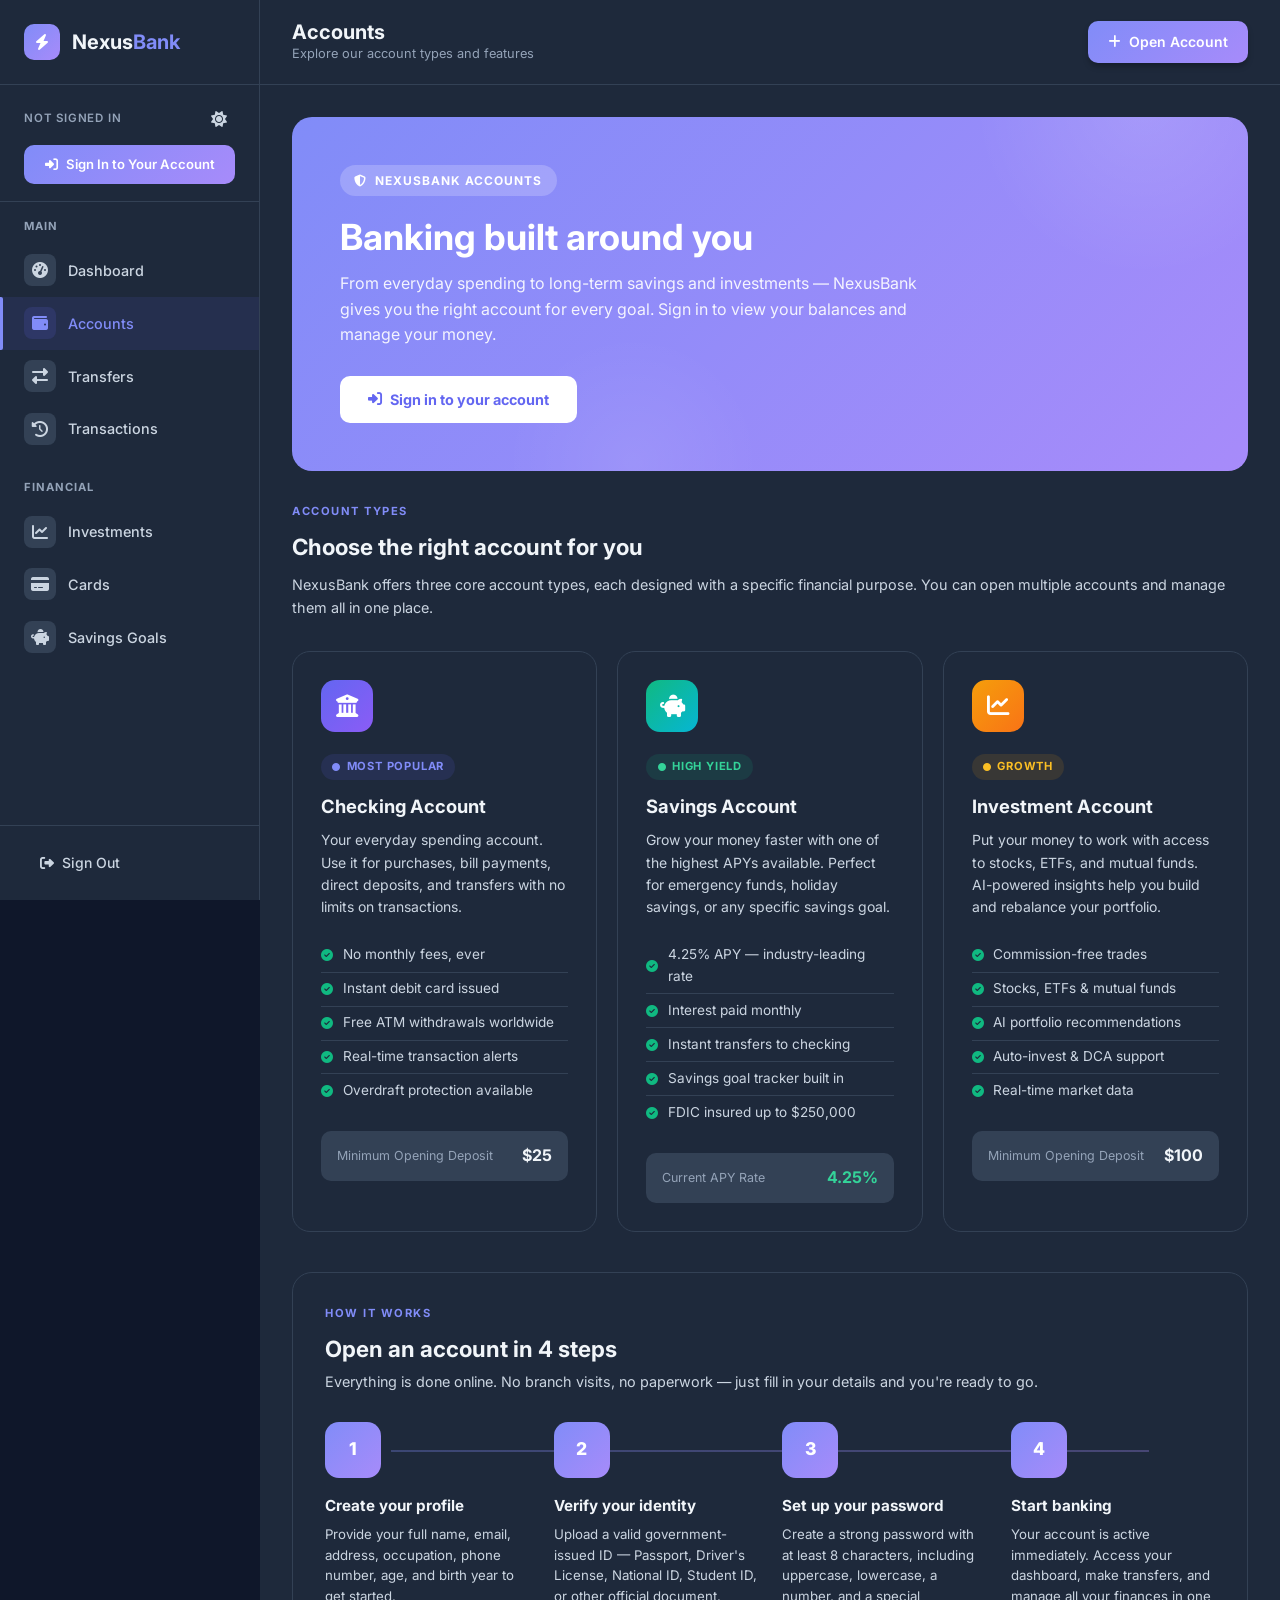
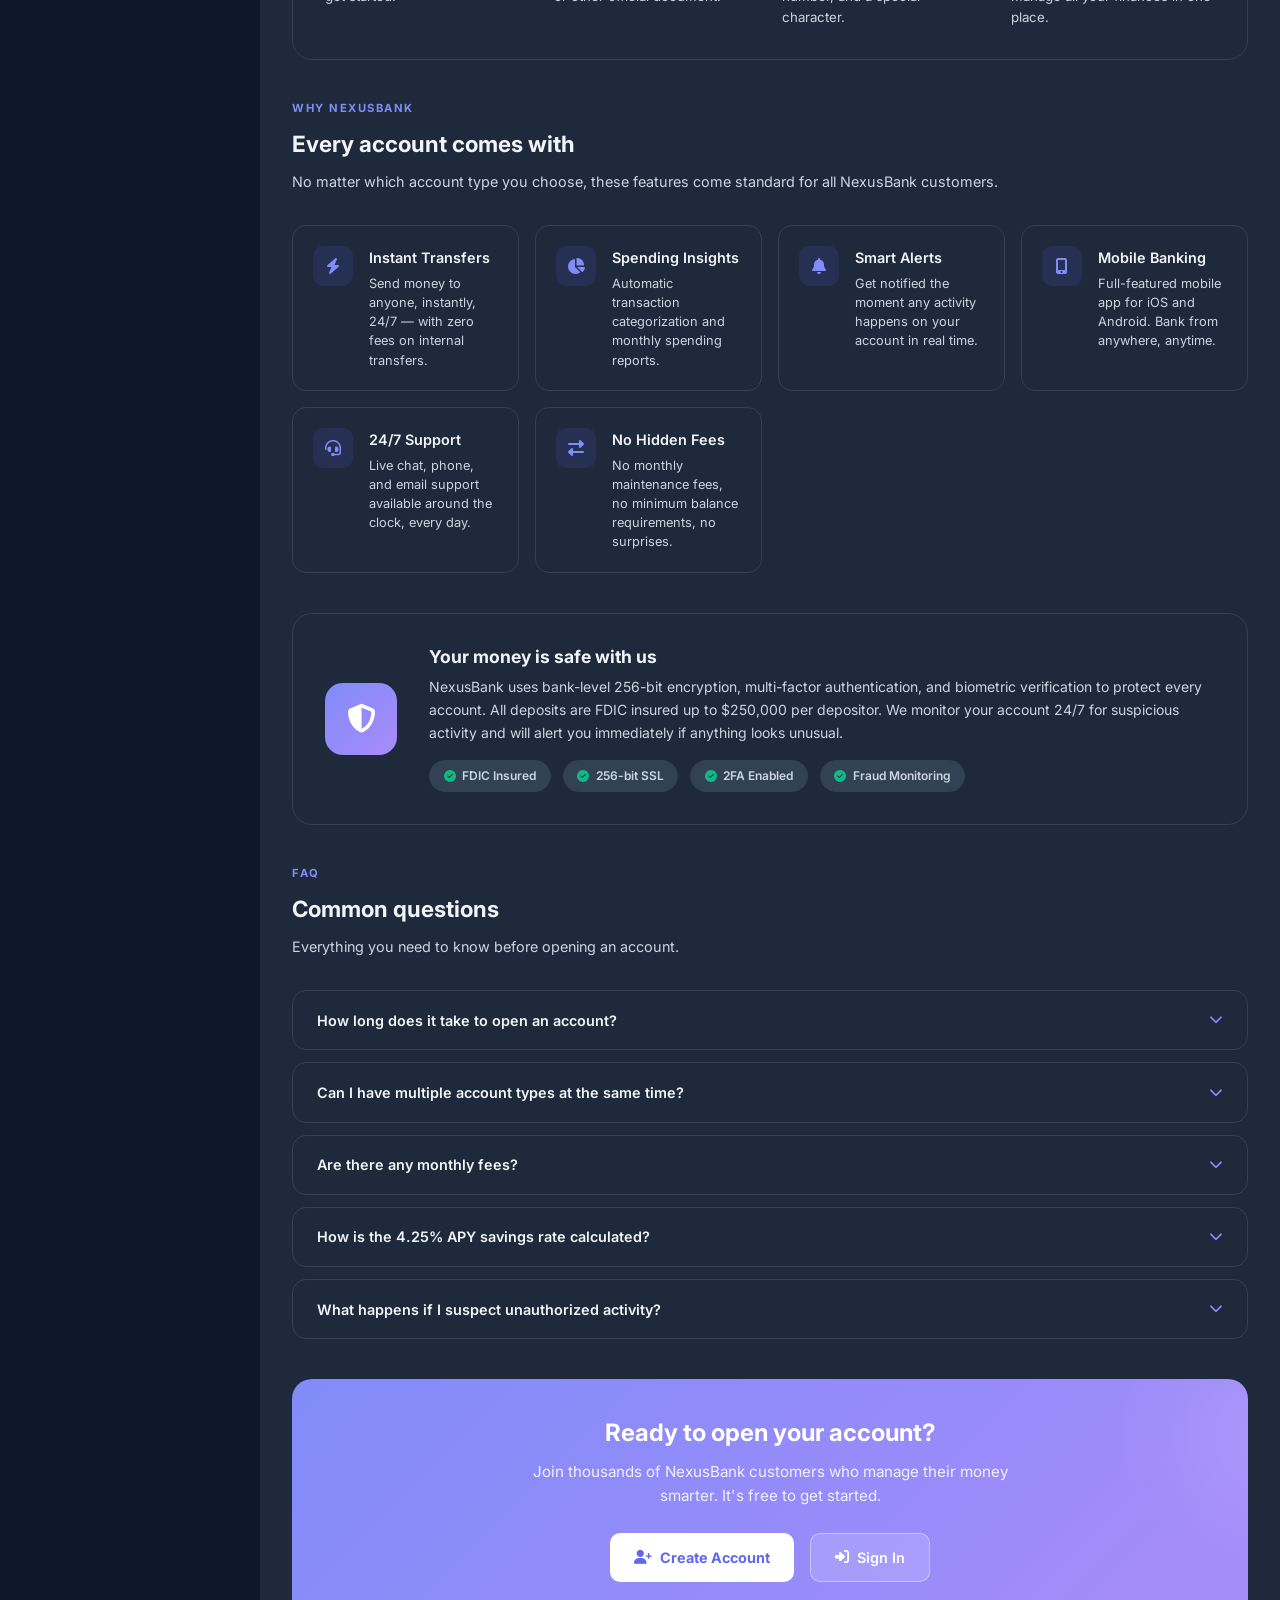
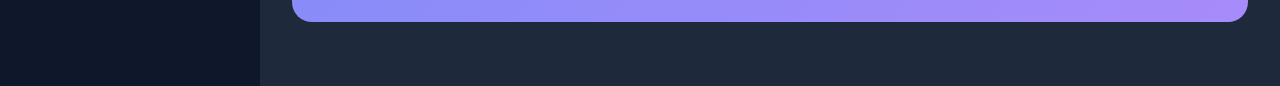
==== NexusBank2026/accounts.html @ 76d4d80f "Add files via upload" ====
<!DOCTYPE html>
<html lang="en" class="dark-theme">
<head>
    <meta charset="UTF-8">
    <meta name="viewport" content="width=device-width, initial-scale=1.0">
    <title>Accounts | NexusBank</title>
    <link rel="stylesheet" href="css/style.css">
    <link rel="stylesheet" href="css/components.css">
    <link rel="stylesheet" href="css/accounts.css">
    <link rel="stylesheet" href="https://cdnjs.cloudflare.com/ajax/libs/font-awesome/6.4.0/css/all.min.css">
    <link rel="preconnect" href="https://fonts.googleapis.com">
    <link rel="preconnect" href="https://fonts.gstatic.com" crossorigin>
    <link href="https://fonts.googleapis.com/css2?family=Inter:wght@300;400;500;600;700&display=swap" rel="stylesheet">
    <style>
        /* ── Page-level overrides ── */
        .app-container {
            display: flex;
            min-height: 100vh;
        }

        /* ════════════════════════════════
           SIDEBAR
        ════════════════════════════════ */
        .sidebar {
            width: 260px;
            background: var(--surface);
            border-right: 1px solid var(--border-light);
            display: flex;
            flex-direction: column;
            position: fixed;
            top: 0; left: 0; bottom: 0;
            z-index: 200;
            transition: transform 0.3s ease;
        }
        .sidebar-overlay {
            display: none;
            position: fixed; inset: 0;
            background: rgba(0,0,0,0.5);
            z-index: 199;
        }
        .sidebar-overlay.active { display: block; }
        @media (max-width: 768px) {
            .sidebar { transform: translateX(-100%); }
            .sidebar.active { transform: translateX(0); }
        }

        .sidebar-header {
            padding: 1.5rem;
            border-bottom: 1px solid var(--border-light);
        }
        .brand {
            display: flex; align-items: center; gap: 0.75rem;
            text-decoration: none; color: var(--text-primary);
            font-weight: 700; font-size: 1.25rem;
        }
        .brand-logo {
            width: 36px; height: 36px;
            background: linear-gradient(135deg, var(--primary), var(--secondary));
            border-radius: 10px;
            display: flex; align-items: center; justify-content: center;
            color: #fff; font-size: 1rem;
        }
        .brand-accent { color: var(--primary); }

        .sidebar-user {
            display: flex; align-items: center; gap: 0.75rem;
            padding: 1rem 1.5rem;
            border-bottom: 1px solid var(--border-light);
        }
        .user-avatar {
            width: 38px; height: 38px;
            background: linear-gradient(135deg, var(--primary), var(--secondary));
            border-radius: 50%;
            display: flex; align-items: center; justify-content: center;
            color: #fff; font-weight: 700; font-size: 0.8rem;
            flex-shrink: 0;
        }
        .user-info { flex: 1; min-width: 0; }
        .user-name { font-weight: 600; font-size: 0.9rem; white-space: nowrap; overflow: hidden; text-overflow: ellipsis; }
        .user-email { font-size: 0.75rem; color: var(--text-tertiary); white-space: nowrap; overflow: hidden; text-overflow: ellipsis; }

        .theme-toggle {
            background: none; border: none; cursor: pointer;
            color: var(--text-secondary); font-size: 1rem;
            width: 32px; height: 32px;
            display: flex; align-items: center; justify-content: center;
            border-radius: 8px; transition: background 0.2s;
        }
        .theme-toggle:hover { background: var(--surface-hover); color: var(--primary); }

        .sidebar-nav { flex: 1; overflow-y: auto; padding: 1rem 0; }
        .nav-section { margin-bottom: 1.5rem; }
        .nav-section-title {
            font-size: 0.7rem; font-weight: 700; text-transform: uppercase;
            letter-spacing: 1px; color: var(--text-tertiary);
            padding: 0 1.5rem 0.5rem;
        }
        .sidebar-nav .nav-item {
            display: flex; align-items: center; gap: 0.75rem;
            padding: 0.65rem 1.5rem;
            text-decoration: none; color: var(--text-secondary);
            font-weight: 500; font-size: 0.9rem;
            transition: all 0.2s; border-radius: 0;
            position: relative;
        }
        .sidebar-nav .nav-item:hover { background: var(--surface-hover); color: var(--text-primary); }
        .sidebar-nav .nav-item.active {
            background: rgba(99,102,241,0.1);
            color: var(--primary);
        }
        .sidebar-nav .nav-item.active::before {
            content: ''; position: absolute; left: 0; top: 0; bottom: 0;
            width: 3px; background: var(--primary); border-radius: 0 2px 2px 0;
        }
        .nav-item-icon {
            width: 32px; height: 32px;
            display: flex; align-items: center; justify-content: center;
            border-radius: 8px; font-size: 0.9rem;
            background: var(--surface-elevated);
            flex-shrink: 0; transition: background 0.2s;
        }
        .sidebar-nav .nav-item.active .nav-item-icon { background: rgba(99,102,241,0.15); }

        .sidebar-footer {
            padding: 1rem 1.5rem;
            border-top: 1px solid var(--border-light);
        }
        .btn-ghost {
            display: flex; align-items: center; gap: 0.5rem;
            background: none; border: none; cursor: pointer;
            color: var(--text-secondary); font-size: 0.875rem;
            font-weight: 500; padding: 0.6rem 1rem;
            border-radius: 8px; text-decoration: none;
            transition: all 0.2s; width: 100%;
        }
        .btn-ghost:hover { background: var(--surface-hover); color: var(--error); }
        .btn-block { width: 100%; }

        /* ════════════════════════════════
           MAIN CONTENT
        ════════════════════════════════ */
        .main-content {
            flex: 1;
            margin-left: 260px;
            min-height: 100vh;
            background: var(--bg-secondary);
            display: flex; flex-direction: column;
        }
        @media (max-width: 768px) { .main-content { margin-left: 0; } }

        .main-header {
            background: var(--surface);
            border-bottom: 1px solid var(--border-light);
            padding: 1.25rem 2rem;
            display: flex; align-items: center; gap: 1rem;
            position: sticky; top: 0; z-index: 100;
        }
        .mobile-menu-btn {
            display: none; background: none; border: none;
            cursor: pointer; color: var(--text-secondary); font-size: 1.25rem;
            width: 40px; height: 40px;
            align-items: center; justify-content: center; border-radius: 8px;
        }
        @media (max-width: 768px) { .mobile-menu-btn { display: flex; } }

        .header-title { flex: 1; }
        .header-title h1 { font-size: 1.25rem; font-weight: 700; margin: 0; }
        .header-title p { font-size: 0.8rem; color: var(--text-tertiary); margin: 0; }

        .header-actions { display: flex; align-items: center; gap: 0.75rem; }
        .btn-primary {
            display: inline-flex; align-items: center; gap: 0.5rem;
            background: linear-gradient(135deg, var(--primary), var(--secondary));
            color: #fff; border: none; cursor: pointer;
            padding: 0.6rem 1.25rem; border-radius: 10px;
            font-weight: 600; font-size: 0.875rem; text-decoration: none;
            transition: all 0.2s;
        }
        .btn-primary:hover { transform: translateY(-1px); box-shadow: 0 6px 20px rgba(99,102,241,0.35); }

        /* ════════════════════════════════
           PAGE CONTENT STYLES
        ════════════════════════════════ */
        .page-body { padding: 2rem; max-width: 1100px; }

        /* Hero Banner */
        .accounts-hero {
            background: linear-gradient(135deg, var(--primary), var(--secondary));
            border-radius: 20px;
            padding: 3rem;
            color: #fff;
            position: relative;
            overflow: hidden;
            margin-bottom: 2rem;
        }
        .accounts-hero::before {
            content: '';
            position: absolute; top: -60%; right: -10%;
            width: 400px; height: 400px;
            background: radial-gradient(circle, rgba(255,255,255,0.12) 0%, transparent 60%);
            border-radius: 50%;
        }
        .accounts-hero::after {
            content: '';
            position: absolute; bottom: -40%; left: 20%;
            width: 300px; height: 300px;
            background: radial-gradient(circle, rgba(255,255,255,0.07) 0%, transparent 60%);
            border-radius: 50%;
        }
        .hero-inner { position: relative; z-index: 1; max-width: 600px; }
        .hero-label {
            display: inline-flex; align-items: center; gap: 0.5rem;
            background: rgba(255,255,255,0.2);
            padding: 0.35rem 0.9rem; border-radius: 100px;
            font-size: 0.75rem; font-weight: 700; text-transform: uppercase;
            letter-spacing: 1px; margin-bottom: 1.25rem;
        }
        .accounts-hero h2 {
            font-size: clamp(1.6rem, 3vw, 2.25rem);
            font-weight: 700; margin-bottom: 0.75rem; line-height: 1.2;
        }
        .accounts-hero p {
            opacity: 0.9; font-size: 1rem; line-height: 1.6; margin-bottom: 1.75rem;
        }
        .hero-cta {
            display: inline-flex; align-items: center; gap: 0.5rem;
            background: #fff; color: var(--primary-dark);
            padding: 0.75rem 1.75rem; border-radius: 10px;
            font-weight: 700; font-size: 0.9rem; text-decoration: none;
            transition: all 0.2s; border: none; cursor: pointer;
        }
        .hero-cta:hover { transform: translateY(-2px); box-shadow: 0 8px 24px rgba(0,0,0,0.25); }

        /* Section Title */
        .section-label {
            font-size: 0.7rem; font-weight: 700; text-transform: uppercase;
            letter-spacing: 1.5px; color: var(--primary); margin-bottom: 0.5rem;
        }
        .section-heading {
            font-size: 1.4rem; font-weight: 700; margin-bottom: 0.5rem;
            color: var(--text-primary);
        }
        .section-sub {
            font-size: 0.9rem; color: var(--text-secondary); margin-bottom: 2rem;
            line-height: 1.6;
        }

        /* Account Type Cards */
        .account-types-grid {
            display: grid;
            grid-template-columns: repeat(auto-fit, minmax(280px, 1fr));
            gap: 1.25rem;
            margin-bottom: 2.5rem;
        }
        .account-type-card {
            background: var(--surface);
            border: 1px solid var(--border-light);
            border-radius: 18px;
            padding: 1.75rem;
            transition: all 0.25s ease;
            position: relative;
            overflow: hidden;
        }
        .account-type-card::before {
            content: '';
            position: absolute; top: 0; left: 0; right: 0;
            height: 3px;
            opacity: 0;
            transition: opacity 0.25s ease;
        }
        .account-type-card.checking::before { background: linear-gradient(90deg, #6366f1, #8b5cf6); }
        .account-type-card.savings::before  { background: linear-gradient(90deg, #10b981, #06b6d4); }
        .account-type-card.investment::before { background: linear-gradient(90deg, #f59e0b, #f97316); }

        .account-type-card:hover {
            transform: translateY(-6px);
            box-shadow: 0 20px 40px -12px rgba(0,0,0,0.2);
            border-color: transparent;
        }
        .account-type-card:hover::before { opacity: 1; }

        .atc-icon {
            width: 52px; height: 52px; border-radius: 14px;
            display: flex; align-items: center; justify-content: center;
            font-size: 1.4rem; color: #fff; margin-bottom: 1.25rem;
        }
        .atc-icon.checking   { background: linear-gradient(135deg, #6366f1, #8b5cf6); }
        .atc-icon.savings    { background: linear-gradient(135deg, #10b981, #06b6d4); }
        .atc-icon.investment { background: linear-gradient(135deg, #f59e0b, #f97316); }

        .atc-badge {
            display: inline-flex; align-items: center; gap: 0.35rem;
            font-size: 0.7rem; font-weight: 700; text-transform: uppercase;
            letter-spacing: 0.8px; padding: 0.25rem 0.7rem;
            border-radius: 100px; margin-bottom: 0.75rem;
        }
        .atc-badge.checking   { background: rgba(99,102,241,0.12); color: #818cf8; }
        .atc-badge.savings    { background: rgba(16,185,129,0.12); color: #34d399; }
        .atc-badge.investment { background: rgba(245,158,11,0.12); color: #fbbf24; }

        .atc-name { font-size: 1.15rem; font-weight: 700; margin-bottom: 0.5rem; }
        .atc-desc { font-size: 0.875rem; color: var(--text-secondary); line-height: 1.6; margin-bottom: 1.25rem; }

        .atc-features { list-style: none; padding: 0; margin: 0 0 1.5rem; }
        .atc-features li {
            display: flex; align-items: center; gap: 0.6rem;
            font-size: 0.85rem; color: var(--text-secondary);
            padding: 0.35rem 0;
            border-bottom: 1px solid var(--border-light);
        }
        .atc-features li:last-child { border-bottom: none; }
        .atc-features li i { color: var(--success); font-size: 0.75rem; flex-shrink: 0; }

        .atc-highlight {
            background: var(--surface-elevated);
            border-radius: 10px;
            padding: 0.75rem 1rem;
            display: flex; justify-content: space-between; align-items: center;
        }
        .atc-highlight-label { font-size: 0.78rem; color: var(--text-tertiary); }
        .atc-highlight-value { font-size: 1rem; font-weight: 700; color: var(--text-primary); }

        /* How It Works */
        .how-it-works {
            background: var(--surface);
            border: 1px solid var(--border-light);
            border-radius: 20px;
            padding: 2rem;
            margin-bottom: 2.5rem;
        }
        .steps-grid {
            display: grid;
            grid-template-columns: repeat(auto-fit, minmax(200px, 1fr));
            gap: 1.5rem;
            position: relative;
        }
        .steps-grid::before {
            content: '';
            position: absolute;
            top: 28px; left: calc(50px + 1rem); right: calc(50px + 1rem);
            height: 2px;
            background: linear-gradient(90deg, var(--primary), var(--secondary));
            opacity: 0.3;
        }
        @media (max-width: 768px) { .steps-grid::before { display: none; } }

        .step { display: flex; flex-direction: column; align-items: flex-start; }
        .step-number {
            width: 56px; height: 56px;
            background: linear-gradient(135deg, var(--primary), var(--secondary));
            color: #fff; font-weight: 800; font-size: 1.1rem;
            border-radius: 14px;
            display: flex; align-items: center; justify-content: center;
            margin-bottom: 1rem; flex-shrink: 0; position: relative; z-index: 1;
        }
        .step-title { font-weight: 700; font-size: 0.95rem; margin-bottom: 0.4rem; }
        .step-desc { font-size: 0.83rem; color: var(--text-secondary); line-height: 1.55; }

        /* Features / Benefits */
        .benefits-grid {
            display: grid;
            grid-template-columns: repeat(auto-fit, minmax(220px, 1fr));
            gap: 1rem;
            margin-bottom: 2.5rem;
        }
        .benefit-card {
            background: var(--surface);
            border: 1px solid var(--border-light);
            border-radius: 14px;
            padding: 1.25rem;
            display: flex; gap: 1rem; align-items: flex-start;
            transition: all 0.2s;
        }
        .benefit-card:hover { border-color: var(--primary); transform: translateY(-3px); box-shadow: var(--shadow-md); }
        .benefit-icon {
            width: 40px; height: 40px; flex-shrink: 0;
            border-radius: 10px; background: rgba(99,102,241,0.12);
            display: flex; align-items: center; justify-content: center;
            color: var(--primary); font-size: 1rem;
        }
        .benefit-title { font-weight: 600; font-size: 0.9rem; margin-bottom: 0.3rem; }
        .benefit-desc { font-size: 0.8rem; color: var(--text-secondary); line-height: 1.5; }

        /* Security Section */
        .security-section {
            background: var(--surface);
            border: 1px solid var(--border-light);
            border-radius: 20px;
            padding: 2rem;
            margin-bottom: 2.5rem;
            display: flex; gap: 2rem; align-items: center; flex-wrap: wrap;
        }
        .security-icon-wrap {
            width: 72px; height: 72px; flex-shrink: 0;
            background: linear-gradient(135deg, var(--primary), var(--secondary));
            border-radius: 18px;
            display: flex; align-items: center; justify-content: center;
            font-size: 1.8rem; color: #fff;
        }
        .security-content { flex: 1; min-width: 220px; }
        .security-content h3 { font-size: 1.1rem; font-weight: 700; margin-bottom: 0.5rem; }
        .security-content p { font-size: 0.875rem; color: var(--text-secondary); line-height: 1.65; }
        .security-badges { display: flex; gap: 0.75rem; flex-wrap: wrap; margin-top: 1rem; }
        .sec-badge {
            display: inline-flex; align-items: center; gap: 0.4rem;
            background: var(--surface-elevated); border: 1px solid var(--border-light);
            padding: 0.35rem 0.85rem; border-radius: 100px;
            font-size: 0.75rem; font-weight: 600; color: var(--text-secondary);
        }
        .sec-badge i { color: var(--success); }

        /* FAQ Accordion */
        .faq-section { margin-bottom: 2.5rem; }
        .faq-list { display: flex; flex-direction: column; gap: 0.75rem; }
        .faq-item {
            background: var(--surface);
            border: 1px solid var(--border-light);
            border-radius: 14px;
            overflow: hidden;
        }
        .faq-question {
            display: flex; justify-content: space-between; align-items: center;
            padding: 1.1rem 1.5rem;
            cursor: pointer; font-weight: 600; font-size: 0.9rem;
            transition: background 0.2s; user-select: none;
        }
        .faq-question:hover { background: var(--surface-hover); }
        .faq-question i { color: var(--primary); transition: transform 0.3s; font-size: 0.85rem; flex-shrink: 0; }
        .faq-item.open .faq-question i { transform: rotate(180deg); }
        .faq-answer {
            max-height: 0; overflow: hidden;
            transition: max-height 0.35s ease, padding 0.2s ease;
            font-size: 0.875rem; color: var(--text-secondary);
            line-height: 1.7; padding: 0 1.5rem;
        }
        .faq-item.open .faq-answer { max-height: 200px; padding: 0 1.5rem 1.25rem; }

        /* CTA Bottom */
        .cta-bottom {
            background: linear-gradient(135deg, var(--primary), var(--secondary));
            border-radius: 20px;
            padding: 2.5rem;
            color: #fff; text-align: center;
            position: relative; overflow: hidden;
            margin-bottom: 2rem;
        }
        .cta-bottom::before {
            content: '';
            position: absolute; top: -50%; right: -20%;
            width: 350px; height: 350px;
            background: radial-gradient(circle, rgba(255,255,255,0.1) 0%, transparent 60%);
            border-radius: 50%;
        }
        .cta-bottom-inner { position: relative; z-index: 1; max-width: 500px; margin: 0 auto; }
        .cta-bottom h3 { font-size: 1.5rem; font-weight: 700; margin-bottom: 0.75rem; }
        .cta-bottom p { opacity: 0.88; font-size: 0.95rem; line-height: 1.6; margin-bottom: 1.5rem; }
        .cta-btn-group { display: flex; gap: 1rem; justify-content: center; flex-wrap: wrap; }
        .cta-btn-white {
            display: inline-flex; align-items: center; gap: 0.5rem;
            background: #fff; color: var(--primary-dark);
            padding: 0.75rem 1.5rem; border-radius: 10px;
            font-weight: 700; font-size: 0.9rem; text-decoration: none;
            transition: all 0.2s;
        }
        .cta-btn-white:hover { transform: translateY(-2px); box-shadow: 0 8px 24px rgba(0,0,0,0.2); }
        .cta-btn-outline {
            display: inline-flex; align-items: center; gap: 0.5rem;
            background: rgba(255,255,255,0.15); color: #fff;
            border: 1px solid rgba(255,255,255,0.4);
            padding: 0.75rem 1.5rem; border-radius: 10px;
            font-weight: 600; font-size: 0.9rem; text-decoration: none;
            transition: all 0.2s;
        }
        .cta-btn-outline:hover { background: rgba(255,255,255,0.25); }

        /* Modal */
        .modal {
            display: none; position: fixed; inset: 0;
            background: rgba(0,0,0,0.6); z-index: 500;
            align-items: center; justify-content: center; padding: 1rem;
        }
        .modal.active { display: flex; }
        .modal-content {
            background: var(--surface); border-radius: 20px;
            padding: 2rem; width: 100%; max-width: 500px;
            max-height: 90vh; overflow-y: auto;
            border: 1px solid var(--border-light);
        }
        .modal-header {
            display: flex; justify-content: space-between; align-items: center;
            margin-bottom: 1.5rem;
        }
        .modal-title { font-size: 1.25rem; font-weight: 700; }
        .modal-close {
            background: none; border: none; cursor: pointer;
            color: var(--text-secondary); font-size: 1.2rem;
            width: 36px; height: 36px; border-radius: 8px;
            display: flex; align-items: center; justify-content: center;
            transition: all 0.2s;
        }
        .modal-close:hover { background: var(--surface-hover); color: var(--error); }

        .form-group { margin-bottom: 1.25rem; }
        .form-label { display: block; font-weight: 600; font-size: 0.875rem; margin-bottom: 0.5rem; }
        .form-control {
            width: 100%; padding: 0.7rem 1rem;
            background: var(--surface-elevated); border: 1px solid var(--border-input);
            border-radius: 10px; color: var(--text-primary);
            font-size: 0.9rem; transition: border-color 0.2s;
            font-family: inherit;
        }
        .form-control:focus { outline: none; border-color: var(--primary); }
        .form-hint { display: block; margin-top: 0.4rem; font-size: 0.75rem; color: var(--text-tertiary); }

        .account-type-options {
            display: grid; grid-template-columns: repeat(3, 1fr); gap: 0.75rem;
        }
        .account-option { cursor: pointer; }
        .account-option input { display: none; }
        .account-option input:checked + .option-content {
            border-color: var(--primary);
            background: rgba(99,102,241,0.08);
        }
        .option-content {
            background: var(--surface-elevated); border: 2px solid var(--border-light);
            border-radius: 12px; padding: 1rem 0.75rem;
            text-align: center; transition: all 0.2s;
        }
        .option-content:hover { border-color: var(--primary); }
        .option-content i { font-size: 1.5rem; color: var(--primary); margin-bottom: 0.5rem; display: block; }
        .option-content span { display: block; font-weight: 600; font-size: 0.8rem; margin-bottom: 0.25rem; }
        .option-content small { font-size: 0.7rem; color: var(--text-tertiary); line-height: 1.3; display: block; }

        .checkbox { display: flex; align-items: flex-start; gap: 0.6rem; cursor: pointer; }
        .checkbox input { width: 16px; height: 16px; margin-top: 2px; cursor: pointer; }
        .checkbox-label { font-size: 0.83rem; color: var(--text-secondary); line-height: 1.5; }
    </style>
</head>
<body class="dark-theme">
    <!-- Prevent flash of light theme -->
    <script>
        (function() {
            const saved = localStorage.getItem('theme');
            const isDark = saved ? saved === 'dark' : true;
            if (isDark) {
                document.documentElement.classList.add('dark-theme');
                document.body.classList.add('dark-theme');
            } else {
                document.documentElement.classList.remove('dark-theme');
                document.body.classList.remove('dark-theme');
            }
        })();
    </script>
    <div class="sidebar-overlay" id="sidebarOverlay"></div>

    <div class="app-container">
        <!-- Sidebar -->
        <aside class="sidebar" id="sidebar">
            <div class="sidebar-header">
                <a href="index.html" class="brand">
                    <div class="brand-logo"><i class="fas fa-bolt"></i></div>
                    <span class="brand-name">Nexus<span class="brand-accent">Bank</span></span>
                </a>
            </div>

            <div class="sidebar-user" style="flex-direction:column;align-items:flex-start;gap:0.65rem;padding:1.1rem 1.5rem;">
                <div style="display:flex;align-items:center;justify-content:space-between;width:100%">
                    <span style="font-size:0.72rem;color:var(--text-tertiary);font-weight:600;text-transform:uppercase;letter-spacing:0.8px;">Not signed in</span>
                    <button class="theme-toggle" id="sidebarThemeToggle"><i class="fas fa-moon"></i></button>
                </div>
                <a href="login.html" style="display:flex;align-items:center;gap:0.5rem;background:linear-gradient(135deg,var(--primary),var(--secondary));color:#fff;padding:0.55rem 1rem;border-radius:10px;text-decoration:none;font-weight:600;font-size:0.82rem;width:100%;justify-content:center;transition:opacity 0.2s;" onmouseover="this.style.opacity='0.88'" onmouseout="this.style.opacity='1'">
                    <i class="fas fa-sign-in-alt"></i> Sign In to Your Account
                </a>
            </div>

            <nav class="sidebar-nav">
                <div class="nav-section">
                    <div class="nav-section-title">Main</div>
                    <a href="dashboard.html" class="nav-item">
                        <div class="nav-item-icon"><i class="fas fa-tachometer-alt"></i></div>
                        <span>Dashboard</span>
                    </a>
                    <a href="accounts.html" class="nav-item active">
                        <div class="nav-item-icon"><i class="fas fa-wallet"></i></div>
                        <span>Accounts</span>
                    </a>
                    <a href="transfer.html" class="nav-item">
                        <div class="nav-item-icon"><i class="fas fa-exchange-alt"></i></div>
                        <span>Transfers</span>
                    </a>
                    <a href="transactions.html" class="nav-item">
                        <div class="nav-item-icon"><i class="fas fa-history"></i></div>
                        <span>Transactions</span>
                    </a>
                </div>
                <div class="nav-section">
                    <div class="nav-section-title">Financial</div>
                    <a href="investments.html" class="nav-item">
                        <div class="nav-item-icon"><i class="fas fa-chart-line"></i></div>
                        <span>Investments</span>
                    </a>
                    <a href="cards.html" class="nav-item">
                        <div class="nav-item-icon"><i class="fas fa-credit-card"></i></div>
                        <span>Cards</span>
                    </a>
                    <a href="#" class="nav-item">
                        <div class="nav-item-icon"><i class="fas fa-piggy-bank"></i></div>
                        <span>Savings Goals</span>
                    </a>
                </div>
            </nav>

            <div class="sidebar-footer">
                <a href="index.html" class="btn-ghost">
                    <i class="fas fa-sign-out-alt"></i>
                    <span>Sign Out</span>
                </a>
            </div>
        </aside>

        <!-- Main Content -->
        <main class="main-content">
            <header class="main-header">
                <button class="mobile-menu-btn" id="mobileMenuBtn">
                    <i class="fas fa-bars"></i>
                </button>
                <div class="header-title">
                    <h1>Accounts</h1>
                    <p>Explore our account types and features</p>
                </div>
                <div class="header-actions">
                    <a href="login.html" class="btn-primary">
                        <i class="fas fa-plus"></i>
                        <span>Open Account</span>
                    </a>
                </div>
            </header>

            <div class="page-body">

                <!-- Hero Banner -->
                <div class="accounts-hero">
                    <div class="hero-inner">
                        <div class="hero-label">
                            <i class="fas fa-shield-alt"></i>
                            NexusBank Accounts
                        </div>
                        <h2>Banking built around you</h2>
                        <p>From everyday spending to long-term savings and investments — NexusBank gives you the right account for every goal. Sign in to view your balances and manage your money.</p>
                        <a href="login.html" class="hero-cta">
                            <i class="fas fa-sign-in-alt"></i>
                            Sign in to your account
                        </a>
                    </div>
                </div>

                <!-- Account Types -->
                <div class="section-label">Account Types</div>
                <div class="section-heading">Choose the right account for you</div>
                <p class="section-sub">NexusBank offers three core account types, each designed with a specific financial purpose. You can open multiple accounts and manage them all in one place.</p>

                <div class="account-types-grid">
                    <!-- Checking -->
                    <div class="account-type-card checking">
                        <div class="atc-icon checking"><i class="fas fa-university"></i></div>
                        <div class="atc-badge checking"><i class="fas fa-circle" style="font-size:0.5rem"></i> Most Popular</div>
                        <div class="atc-name">Checking Account</div>
                        <div class="atc-desc">Your everyday spending account. Use it for purchases, bill payments, direct deposits, and transfers with no limits on transactions.</div>
                        <ul class="atc-features">
                            <li><i class="fas fa-check-circle"></i> No monthly fees, ever</li>
                            <li><i class="fas fa-check-circle"></i> Instant debit card issued</li>
                            <li><i class="fas fa-check-circle"></i> Free ATM withdrawals worldwide</li>
                            <li><i class="fas fa-check-circle"></i> Real-time transaction alerts</li>
                            <li><i class="fas fa-check-circle"></i> Overdraft protection available</li>
                        </ul>
                        <div class="atc-highlight">
                            <span class="atc-highlight-label">Minimum Opening Deposit</span>
                            <span class="atc-highlight-value">$25</span>
                        </div>
                    </div>

                    <!-- Savings -->
                    <div class="account-type-card savings">
                        <div class="atc-icon savings"><i class="fas fa-piggy-bank"></i></div>
                        <div class="atc-badge savings"><i class="fas fa-circle" style="font-size:0.5rem"></i> High Yield</div>
                        <div class="atc-name">Savings Account</div>
                        <div class="atc-desc">Grow your money faster with one of the highest APYs available. Perfect for emergency funds, holiday savings, or any specific savings goal.</div>
                        <ul class="atc-features">
                            <li><i class="fas fa-check-circle"></i> 4.25% APY — industry-leading rate</li>
                            <li><i class="fas fa-check-circle"></i> Interest paid monthly</li>
                            <li><i class="fas fa-check-circle"></i> Instant transfers to checking</li>
                            <li><i class="fas fa-check-circle"></i> Savings goal tracker built in</li>
                            <li><i class="fas fa-check-circle"></i> FDIC insured up to $250,000</li>
                        </ul>
                        <div class="atc-highlight">
                            <span class="atc-highlight-label">Current APY Rate</span>
                            <span class="atc-highlight-value" style="color: #34d399;">4.25%</span>
                        </div>
                    </div>

                    <!-- Investment -->
                    <div class="account-type-card investment">
                        <div class="atc-icon investment"><i class="fas fa-chart-line"></i></div>
                        <div class="atc-badge investment"><i class="fas fa-circle" style="font-size:0.5rem"></i> Growth</div>
                        <div class="atc-name">Investment Account</div>
                        <div class="atc-desc">Put your money to work with access to stocks, ETFs, and mutual funds. AI-powered insights help you build and rebalance your portfolio.</div>
                        <ul class="atc-features">
                            <li><i class="fas fa-check-circle"></i> Commission-free trades</li>
                            <li><i class="fas fa-check-circle"></i> Stocks, ETFs & mutual funds</li>
                            <li><i class="fas fa-check-circle"></i> AI portfolio recommendations</li>
                            <li><i class="fas fa-check-circle"></i> Auto-invest & DCA support</li>
                            <li><i class="fas fa-check-circle"></i> Real-time market data</li>
                        </ul>
                        <div class="atc-highlight">
                            <span class="atc-highlight-label">Minimum Opening Deposit</span>
                            <span class="atc-highlight-value">$100</span>
                        </div>
                    </div>
                </div>

                <!-- How It Works -->
                <div class="how-it-works">
                    <div class="section-label" style="margin-bottom:0.5rem">How It Works</div>
                    <div class="section-heading" style="margin-bottom:0.25rem">Open an account in 4 steps</div>
                    <p class="section-sub" style="margin-bottom:1.75rem">Everything is done online. No branch visits, no paperwork — just fill in your details and you're ready to go.</p>
                    <div class="steps-grid">
                        <div class="step">
                            <div class="step-number">1</div>
                            <div class="step-title">Create your profile</div>
                            <div class="step-desc">Provide your full name, email, address, occupation, phone number, age, and birth year to get started.</div>
                        </div>
                        <div class="step">
                            <div class="step-number">2</div>
                            <div class="step-title">Verify your identity</div>
                            <div class="step-desc">Upload a valid government-issued ID — Passport, Driver's License, National ID, Student ID, or other official document.</div>
                        </div>
                        <div class="step">
                            <div class="step-number">3</div>
                            <div class="step-title">Set up your password</div>
                            <div class="step-desc">Create a strong password with at least 8 characters, including uppercase, lowercase, a number, and a special character.</div>
                        </div>
                        <div class="step">
                            <div class="step-number">4</div>
                            <div class="step-title">Start banking</div>
                            <div class="step-desc">Your account is active immediately. Access your dashboard, make transfers, and manage all your finances in one place.</div>
                        </div>
                    </div>
                </div>

                <!-- Benefits -->
                <div class="section-label">Why NexusBank</div>
                <div class="section-heading">Every account comes with</div>
                <p class="section-sub">No matter which account type you choose, these features come standard for all NexusBank customers.</p>

                <div class="benefits-grid">
                    <div class="benefit-card">
                        <div class="benefit-icon"><i class="fas fa-bolt"></i></div>
                        <div>
                            <div class="benefit-title">Instant Transfers</div>
                            <div class="benefit-desc">Send money to anyone, instantly, 24/7 — with zero fees on internal transfers.</div>
                        </div>
                    </div>
                    <div class="benefit-card">
                        <div class="benefit-icon"><i class="fas fa-chart-pie"></i></div>
                        <div>
                            <div class="benefit-title">Spending Insights</div>
                            <div class="benefit-desc">Automatic transaction categorization and monthly spending reports.</div>
                        </div>
                    </div>
                    <div class="benefit-card">
                        <div class="benefit-icon"><i class="fas fa-bell"></i></div>
                        <div>
                            <div class="benefit-title">Smart Alerts</div>
                            <div class="benefit-desc">Get notified the moment any activity happens on your account in real time.</div>
                        </div>
                    </div>
                    <div class="benefit-card">
                        <div class="benefit-icon"><i class="fas fa-mobile-alt"></i></div>
                        <div>
                            <div class="benefit-title">Mobile Banking</div>
                            <div class="benefit-desc">Full-featured mobile app for iOS and Android. Bank from anywhere, anytime.</div>
                        </div>
                    </div>
                    <div class="benefit-card">
                        <div class="benefit-icon"><i class="fas fa-headset"></i></div>
                        <div>
                            <div class="benefit-title">24/7 Support</div>
                            <div class="benefit-desc">Live chat, phone, and email support available around the clock, every day.</div>
                        </div>
                    </div>
                    <div class="benefit-card">
                        <div class="benefit-icon"><i class="fas fa-exchange-alt"></i></div>
                        <div>
                            <div class="benefit-title">No Hidden Fees</div>
                            <div class="benefit-desc">No monthly maintenance fees, no minimum balance requirements, no surprises.</div>
                        </div>
                    </div>
                </div>

                <!-- Security -->
                <div class="security-section">
                    <div class="security-icon-wrap"><i class="fas fa-shield-alt"></i></div>
                    <div class="security-content">
                        <h3>Your money is safe with us</h3>
                        <p>NexusBank uses bank-level 256-bit encryption, multi-factor authentication, and biometric verification to protect every account. All deposits are FDIC insured up to $250,000 per depositor. We monitor your account 24/7 for suspicious activity and will alert you immediately if anything looks unusual.</p>
                        <div class="security-badges">
                            <span class="sec-badge"><i class="fas fa-check-circle"></i> FDIC Insured</span>
                            <span class="sec-badge"><i class="fas fa-check-circle"></i> 256-bit SSL</span>
                            <span class="sec-badge"><i class="fas fa-check-circle"></i> 2FA Enabled</span>
                            <span class="sec-badge"><i class="fas fa-check-circle"></i> Fraud Monitoring</span>
                        </div>
                    </div>
                </div>

                <!-- FAQ -->
                <div class="faq-section">
                    <div class="section-label">FAQ</div>
                    <div class="section-heading">Common questions</div>
                    <p class="section-sub">Everything you need to know before opening an account.</p>

                    <div class="faq-list">
                        <div class="faq-item">
                            <div class="faq-question">How long does it take to open an account? <i class="fas fa-chevron-down"></i></div>
                            <div class="faq-answer">Opening an account at NexusBank takes less than 5 minutes. You'll need a valid government-issued ID, your Social Security Number, and a funding source such as an existing bank account or debit card. Once verified, your account is active immediately.</div>
                        </div>
                        <div class="faq-item">
                            <div class="faq-question">Can I have multiple account types at the same time? <i class="fas fa-chevron-down"></i></div>
                            <div class="faq-answer">Absolutely. You can open a Checking, Savings, and Investment account simultaneously and manage them all from one dashboard. Transfers between your accounts are instant and free.</div>
                        </div>
                        <div class="faq-item">
                            <div class="faq-question">Are there any monthly fees? <i class="fas fa-chevron-down"></i></div>
                            <div class="faq-answer">No. NexusBank charges zero monthly maintenance fees on all account types. There are no minimum balance requirements and no hidden charges. The only fees that may apply are for optional premium features like wire transfers to international accounts.</div>
                        </div>
                        <div class="faq-item">
                            <div class="faq-question">How is the 4.25% APY savings rate calculated? <i class="fas fa-chevron-down"></i></div>
                            <div class="faq-answer">The APY (Annual Percentage Yield) is calculated daily and credited to your savings account at the end of each calendar month. The rate is variable and subject to change, though we always aim to offer one of the most competitive rates in the market.</div>
                        </div>
                        <div class="faq-item">
                            <div class="faq-question">What happens if I suspect unauthorized activity? <i class="fas fa-chevron-down"></i></div>
                            <div class="faq-answer">Contact our 24/7 support team immediately via live chat or phone. You can also freeze your account instantly from the app with a single tap. NexusBank's fraud team will investigate and, if confirmed, will refund any unauthorized transactions within 3 business days.</div>
                        </div>
                    </div>
                </div>

                <!-- CTA Bottom -->
                <div class="cta-bottom">
                    <div class="cta-bottom-inner">
                        <h3>Ready to open your account?</h3>
                        <p>Join thousands of NexusBank customers who manage their money smarter. It's free to get started.</p>
                        <div class="cta-btn-group">
                            <a href="login.html" class="cta-btn-white">
                                <i class="fas fa-user-plus"></i> Create Account
                            </a>
                            <a href="login.html" class="cta-btn-outline">
                                <i class="fas fa-sign-in-alt"></i> Sign In
                            </a>
                        </div>
                    </div>
                </div>

            </div><!-- /page-body -->
        </main>
    </div>


    <script>
        document.addEventListener('DOMContentLoaded', function () {
            // Mobile menu
            const mobileMenuBtn = document.getElementById('mobileMenuBtn');
            const sidebar = document.getElementById('sidebar');
            const sidebarOverlay = document.getElementById('sidebarOverlay');
            mobileMenuBtn.addEventListener('click', () => {
                sidebar.classList.add('active');
                sidebarOverlay.classList.add('active');
            });
            sidebarOverlay.addEventListener('click', () => {
                sidebar.classList.remove('active');
                sidebarOverlay.classList.remove('active');
            });

            // Theme toggle
            const themeToggle = document.getElementById('sidebarThemeToggle');
            const applyTheme = (dark) => {
                document.documentElement.classList.toggle('dark-theme', dark);
                document.body.classList.toggle('dark-theme', dark);
                const icon = themeToggle.querySelector('i');
                icon.className = dark ? 'fas fa-sun' : 'fas fa-moon';
                localStorage.setItem('theme', dark ? 'dark' : 'light');
            };
            themeToggle.addEventListener('click', () => {
                applyTheme(!document.documentElement.classList.contains('dark-theme'));
            });
            const saved = localStorage.getItem('theme');
            const isDarkOnLoad = saved ? saved === 'dark' : true;
            applyTheme(isDarkOnLoad);

            // FAQ accordion
            document.querySelectorAll('.faq-question').forEach(q => {
                q.addEventListener('click', () => {
                    const item = q.closest('.faq-item');
                    const isOpen = item.classList.contains('open');
                    document.querySelectorAll('.faq-item').forEach(i => i.classList.remove('open'));
                    if (!isOpen) item.classList.add('open');
                });
            });
        });
    </script>
</body>
</html>
---- NexusBank2026/css/style.css ----
/* Modern Design System - Global Styles */
:root {
    /* Light Theme */
    --primary: #6366f1;
    --primary-dark: #4f46e5;
    --secondary: #8b5cf6;
    --accent: #06b6d4;
    --cta: #10b981;
    
    /* Background Colors */
    --bg-primary: #ffffff;
    --bg-secondary: #f8fafc;
    --bg-tertiary: #f1f5f9;
    
    /* Surface Colors */
    --surface: #ffffff;
    --surface-elevated: #ffffff;
    --surface-hover: #f8fafc;
    
    /* Text Colors */
    --text-primary: #0f172a;
    --text-secondary: #475569;
    --text-tertiary: #64748b;
    --text-on-primary: #ffffff;
    
    /* Border Colors */
    --border-light: #e2e8f0;
    --border-medium: #cbd5e1;
    --border-input: #d1d5db;
    
    /* Status Colors */
    --success: #10b981;
    --warning: #f59e0b;
    --error: #ef4444;
    --info: #3b82f6;
    
    /* Shadows */
    --shadow-sm: 0 1px 2px 0 rgb(0 0 0 / 0.05);
    --shadow-md: 0 4px 6px -1px rgb(0 0 0 / 0.1);
    --shadow-lg: 0 10px 15px -3px rgb(0 0 0 / 0.1);
    --shadow-xl: 0 20px 25px -5px rgb(0 0 0 / 0.1);
    --shadow-2xl: 0 25px 50px -12px rgb(0 0 0 / 0.25);
    
    /* Border Radius */
    --radius-sm: 0.375rem;
    --radius-md: 0.5rem;
    --radius-lg: 0.75rem;
    --radius-xl: 1rem;
    --radius-full: 9999px;
    
    /* Spacing */
    --space-xs: 0.25rem;
    --space-sm: 0.5rem;
    --space-md: 1rem;
    --space-lg: 1.5rem;
    --space-xl: 2rem;
    --space-2xl: 3rem;
    
    /* Transitions */
    --transition-fast: 150ms cubic-bezier(0.4, 0, 0.2, 1);
    --transition-normal: 250ms cubic-bezier(0.4, 0, 0.2, 1);
    --transition-slow: 350ms cubic-bezier(0.4, 0, 0.2, 1);
}

/* Dark Theme */
.dark-theme {
    --primary: #818cf8;
    --primary-dark: #6366f1;
    --secondary: #a78bfa;
    --accent: #22d3ee;
    --cta: #34d399;
    
    --bg-primary: #0f172a;
    --bg-secondary: #1e293b;
    --bg-tertiary: #334155;
    
    --surface: #1e293b;
    --surface-elevated: #334155;
    --surface-hover: #475569;
    
    --text-primary: #f1f5f9;
    --text-secondary: #cbd5e1;
    --text-tertiary: #94a3b8;
    --text-on-primary: #0f172a;
    
    --border-light: #334155;
    --border-medium: #475569;
    --border-input: #4b5563;
    
    --shadow-sm: 0 1px 2px 0 rgb(0 0 0 / 0.3);
    --shadow-md: 0 4px 6px -1px rgb(0 0 0 / 0.3);
    --shadow-lg: 0 10px 15px -3px rgb(0 0 0 / 0.3);
    --shadow-xl: 0 20px 25px -5px rgb(0 0 0 / 0.3);
    --shadow-2xl: 0 25px 50px -12px rgb(0 0 0 / 0.4);
}

/* Base Styles */
* {
    margin: 0;
    padding: 0;
    box-sizing: border-box;
}

html {
    scroll-behavior: smooth;
}

body {
    font-family: 'Inter', -apple-system, BlinkMacSystemFont, 'Segoe UI', Roboto, sans-serif;
    background-color: var(--bg-primary);
    color: var(--text-primary);
    line-height: 1.6;
    transition: background-color var(--transition-normal), color var(--transition-normal);
    overflow-x: hidden;
}

.container {
    max-width: 1200px;
    margin: 0 auto;
    padding: 0 var(--space-md);
}

/* Typography */
h1, h2, h3, h4, h5, h6 {
    font-weight: 600;
    line-height: 1.2;
}

.gradient-text {
    background: linear-gradient(135deg, var(--primary), var(--accent));
    -webkit-background-clip: text;
    -webkit-text-fill-color: transparent;
    background-clip: text;
}
---- NexusBank2026/css/components.css ----
/* Components - Navigation, Buttons, Cards, Footer */

/* Navigation */
.floating-nav {
    position: fixed;
    top: var(--space-lg);
    left: 50%;
    transform: translateX(-50%);
    width: calc(100% - 2rem);
    max-width: 1200px;
    background: var(--surface);
    backdrop-filter: blur(10px);
    border: 1px solid var(--border-light);
    border-radius: var(--radius-xl);
    padding: 0 var(--space-lg);
    z-index: 1000;
    box-shadow: var(--shadow-lg);
    display: flex;
    align-items: center;
    justify-content: space-between;
    height: 70px;
}

.brand {
    display: flex;
    align-items: center;
    gap: var(--space-sm);
    text-decoration: none;
    color: var(--text-primary);
    font-weight: 700;
    font-size: 1.25rem;
    flex-shrink: 0; /* Prevents brand from shrinking */
}

.brand-logo {
    width: 32px;
    height: 32px;
    background: linear-gradient(135deg, var(--primary), var(--secondary));
    border-radius: var(--radius-md);
    display: flex;
    align-items: center;
    justify-content: center;
    color: white;
}

.brand-logo i {
    font-size: 1rem;
}

.brand-name {
    white-space: nowrap;
}

.brand-accent {
    color: var(--primary);
}

.nav-row {
    display: flex;
    align-items: center;
    gap: var(--space-xs);
    margin-left: auto; /* Pushes nav items to the right */
    flex-wrap: nowrap;
}

.nav-item {
    display: flex;
    align-items: center;
    gap: var(--space-xs);
    text-decoration: none;
    color: var(--text-secondary);
    font-weight: 500;
    padding: var(--space-sm) var(--space-md);
    border-radius: var(--radius-md);
    transition: all var(--transition-fast);
    white-space: nowrap;
    border: none;
    background: none;
    font-family: inherit;
    font-size: 0.95rem;
    cursor: pointer;
}

.nav-item:hover,
.nav-item.active {
    background: var(--surface-hover);
    color: var(--primary);
}

.nav-item.btn-ghost {
    color: var(--text-secondary);
}

.nav-item.btn-ghost:hover {
    background: var(--surface-hover);
    color: var(--primary);
}

.nav-item.btn-primary {
    background: linear-gradient(135deg, var(--primary), var(--secondary));
    color: white;
    box-shadow: var(--shadow-md);
}

.nav-item.btn-primary:hover {
    transform: translateY(-1px);
    box-shadow: var(--shadow-lg);
}

.nav-item i {
    font-size: 1rem;
}

.theme-toggle.nav-item {
    width: 40px;
    height: 40px;
    padding: 0;
    justify-content: center;
}

.mobile-menu-btn {
    display: none;
    background: none;
    border: none;
    color: var(--text-secondary);
    font-size: 1.25rem;
    cursor: pointer;
    width: 40px;
    height: 40px;
    align-items: center;
    justify-content: center;
    margin-left: var(--space-sm);
}

/* Buttons */
.btn {
    display: inline-flex;
    align-items: center;
    justify-content: center;
    gap: var(--space-sm);
    padding: var(--space-sm) var(--space-lg);
    border-radius: var(--radius-md);
    font-weight: 500;
    text-decoration: none;
    border: none;
    cursor: pointer;
    transition: all var(--transition-fast);
    font-family: inherit;
    font-size: 0.875rem;
}

.btn-primary {
    background: linear-gradient(135deg, var(--primary), var(--secondary));
    color: white;
    box-shadow: var(--shadow-md);
}

.btn-primary:hover {
    transform: translateY(-2px);
    box-shadow: var(--shadow-lg);
}

.btn-secondary {
    background: var(--surface-elevated);
    color: var(--text-primary);
    border: 1px solid var(--border-light);
}

.btn-secondary:hover {
    background: var(--surface-hover);
}

.btn-outline {
    background: transparent;
    color: var(--text-primary);
    border: 1px solid var(--border-light);
}

.btn-outline:hover {
    border-color: var(--primary);
    color: var(--primary);
}

.btn-cta {
    background: linear-gradient(135deg, var(--primary), var(--secondary));
    color: white;
    box-shadow: var(--shadow-md);
}

.btn-cta:hover {
    transform: translateY(-2px);
    box-shadow: var(--shadow-lg);
}

.btn-sm {
    padding: var(--space-xs) var(--space-md);
    font-size: 0.75rem;
}

.btn-lg {
    padding: var(--space-md) var(--space-xl);
    font-size: 1rem;
}

.btn-block {
    width: 100%;
}

/* Badge */
.badge {
    display: inline-flex;
    align-items: center;
    gap: var(--space-xs);
    padding: var(--space-xs) var(--space-md);
    background: var(--surface-elevated);
    border: 1px solid var(--border-light);
    border-radius: var(--radius-full);
    font-size: 0.875rem;
    font-weight: 500;
    color: var(--text-secondary);
}

/* Cards */
.feature-card {
    background: var(--surface);
    border: 1px solid var(--border-light);
    border-radius: var(--radius-xl);
    padding: var(--space-xl);
    transition: all var(--transition-normal);
}

.feature-card:hover {
    transform: translateY(-8px);
    border-color: var(--primary);
    box-shadow: var(--shadow-xl);
}

.feature-icon {
    width: 64px;
    height: 64px;
    border-radius: var(--radius-lg);
    display: flex;
    align-items: center;
    justify-content: center;
    margin-bottom: var(--space-lg);
    font-size: 1.5rem;
    color: white;
}

/* Background Gradients */
.bg-gradient-1 {
    background: linear-gradient(135deg, var(--primary), var(--secondary));
}

.bg-gradient-2 {
    background: linear-gradient(135deg, var(--accent), #06b6d4);
}

.bg-gradient-3 {
    background: linear-gradient(135deg, #f59e0b, #f97316);
}

/* Footer */
.footer {
    background: var(--surface-elevated);
    padding: var(--space-2xl) 0;
    border-top: 1px solid var(--border-light);
}

.footer-main {
    display: flex;
    justify-content: space-between;
    flex-wrap: wrap;
    gap: var(--space-2xl);
    margin-bottom: var(--space-2xl);
}

.footer-brand {
    flex: 1;
    min-width: 300px;
}

.footer-tagline {
    color: var(--text-secondary);
    margin-top: var(--space-md);
    max-width: 300px;
}

.footer-links {
    display: flex;
    gap: var(--space-2xl);
    flex-wrap: wrap;
}

.footer-column {
    min-width: 150px;
}

.footer-title {
    font-size: 0.875rem;
    text-transform: uppercase;
    letter-spacing: 0.05em;
    color: var(--text-secondary);
    margin-bottom: var(--space-lg);
}

.footer-link {
    display: block;
    color: var(--text-primary);
    text-decoration: none;
    margin-bottom: var(--space-sm);
    transition: color var(--transition-fast);
}

.footer-link:hover {
    color: var(--primary);
}

.footer-bottom {
    display: flex;
    justify-content: space-between;
    align-items: center;
    padding-top: var(--space-xl);
    border-top: 1px solid var(--border-light);
}

.copyright {
    color: var(--text-tertiary);
    font-size: 0.875rem;
}

.footer-social {
    display: flex;
    gap: var(--space-md);
}

.social-link {
    width: 40px;
    height: 40px;
    background: var(--surface);
    border-radius: var(--radius-full);
    display: flex;
    align-items: center;
    justify-content: center;
    color: var(--text-secondary);
    text-decoration: none;
    transition: all var(--transition-fast);
}

.social-link:hover {
    background: var(--primary);
    color: white;
    transform: translateY(-2px);
}

/* Tablet Adjustments */
@media (max-width: 1024px) {
    .nav-item span {
        display: none; /* Hide text on tablet, show only icons */
    }
    
    .nav-item i {
        font-size: 1.125rem;
    }
    
    .nav-item.btn-primary span {
        display: none;
    }
    
    .nav-item.btn-primary i {
        margin: 0;
    }
}

/* Mobile Adjustments */
@media (max-width: 768px) {
    .floating-nav {
        top: var(--space-md);
        width: calc(100% - 2rem);
        height: 60px;
        padding: 0 var(--space-md);
    }
    
    .nav-row {
        display: none; /* Hidden on mobile by default */
    }
    
    .nav-row.mobile-open {
        display: flex;
        flex-direction: column;
        position: absolute;
        top: 100%;
        left: 0;
        right: 0;
        background: var(--surface);
        border: 1px solid var(--border-light);
        border-radius: var(--radius-lg);
        padding: var(--space-md);
        margin-top: var(--space-sm);
        box-shadow: var(--shadow-xl);
        z-index: 1000;
        gap: var(--space-xs);
        width: 100%;
    }
    
    .nav-row.mobile-open .nav-item {
        width: 100%;
        justify-content: flex-start;
        padding: var(--space-md);
    }
    
    .nav-row.mobile-open .nav-item span {
        display: inline;
    }
    
    .nav-row.mobile-open .nav-item i {
        width: 20px;
        text-align: center;
    }
    
    .nav-row.mobile-open .theme-toggle {
        display: flex;
    }
    
    .mobile-menu-btn {
        display: flex; /* Show mobile menu button */
    }
}
---- NexusBank2026/css/accounts.css ----
/* ================================================
   Accounts Page — New Styles (matches new HTML)
   ================================================ */

/* ── App Layout ── */
.app-container {
    display: flex;
    min-height: 100vh;
}

/* ── Sidebar ── */
.sidebar {
    width: 260px;
    background: var(--surface);
    border-right: 1px solid var(--border-light);
    display: flex;
    flex-direction: column;
    position: fixed;
    top: 0; left: 0; bottom: 0;
    z-index: 200;
    transition: transform 0.3s ease;
}

.sidebar-overlay {
    display: none;
    position: fixed; inset: 0;
    background: rgba(0, 0, 0, 0.5);
    z-index: 199;
}
.sidebar-overlay.active { display: block; }

.sidebar-header {
    padding: 1.5rem;
    border-bottom: 1px solid var(--border-light);
}

.brand {
    display: flex; align-items: center; gap: 0.75rem;
    text-decoration: none; color: var(--text-primary);
    font-weight: 700; font-size: 1.25rem;
}
.brand-logo {
    width: 36px; height: 36px;
    background: linear-gradient(135deg, var(--primary), var(--secondary));
    border-radius: 10px;
    display: flex; align-items: center; justify-content: center;
    color: #fff; font-size: 1rem;
}
.brand-accent { color: var(--primary); }

.sidebar-user {
    display: flex;
    flex-direction: column;
    align-items: flex-start;
    gap: 0.65rem;
    padding: 1.1rem 1.5rem;
    border-bottom: 1px solid var(--border-light);
}

.theme-toggle {
    background: none; border: none; cursor: pointer;
    color: var(--text-secondary); font-size: 1rem;
    width: 32px; height: 32px;
    display: flex; align-items: center; justify-content: center;
    border-radius: 8px; transition: background 0.2s;
}
.theme-toggle:hover {
    background: var(--surface-hover);
    color: var(--primary);
}

.sidebar-nav {
    flex: 1;
    overflow-y: auto;
    padding: 1rem 0;
}
.nav-section { margin-bottom: 1.5rem; }
.nav-section-title {
    font-size: 0.7rem; font-weight: 700;
    text-transform: uppercase; letter-spacing: 1px;
    color: var(--text-tertiary);
    padding: 0 1.5rem 0.5rem;
}

.sidebar-nav .nav-item {
    display: flex; align-items: center; gap: 0.75rem;
    padding: 0.65rem 1.5rem;
    text-decoration: none; color: var(--text-secondary);
    font-weight: 500; font-size: 0.9rem;
    transition: all 0.2s;
    position: relative;
}
.sidebar-nav .nav-item:hover {
    background: var(--surface-hover);
    color: var(--text-primary);
}
.sidebar-nav .nav-item.active {
    background: rgba(99, 102, 241, 0.1);
    color: var(--primary);
}
.sidebar-nav .nav-item.active::before {
    content: '';
    position: absolute; left: 0; top: 0; bottom: 0;
    width: 3px;
    background: var(--primary);
    border-radius: 0 2px 2px 0;
}

.nav-item-icon {
    width: 32px; height: 32px;
    display: flex; align-items: center; justify-content: center;
    border-radius: 8px; font-size: 0.9rem;
    background: var(--surface-elevated);
    flex-shrink: 0; transition: background 0.2s;
}
.sidebar-nav .nav-item.active .nav-item-icon {
    background: rgba(99, 102, 241, 0.15);
}

.sidebar-footer {
    padding: 1rem 1.5rem;
    border-top: 1px solid var(--border-light);
}
.btn-ghost {
    display: flex; align-items: center; gap: 0.5rem;
    background: none; border: none; cursor: pointer;
    color: var(--text-secondary); font-size: 0.875rem;
    font-weight: 500; padding: 0.6rem 1rem;
    border-radius: 8px; text-decoration: none;
    transition: all 0.2s; width: 100%;
}
.btn-ghost:hover {
    background: var(--surface-hover);
    color: var(--error);
}

/* ── Main Content ── */
.main-content {
    flex: 1;
    margin-left: 260px;
    min-height: 100vh;
    background: var(--bg-secondary);
    display: flex;
    flex-direction: column;
}

.main-header {
    background: var(--surface);
    border-bottom: 1px solid var(--border-light);
    padding: 1.25rem 2rem;
    display: flex; align-items: center; gap: 1rem;
    position: sticky; top: 0; z-index: 100;
}

.mobile-menu-btn {
    display: none;
    background: none; border: none;
    cursor: pointer; color: var(--text-secondary);
    font-size: 1.25rem;
    width: 40px; height: 40px;
    align-items: center; justify-content: center;
    border-radius: 8px;
}

.header-title { flex: 1; }
.header-title h1 { font-size: 1.25rem; font-weight: 700; margin: 0; }
.header-title p  { font-size: 0.8rem; color: var(--text-tertiary); margin: 0; }

.header-actions { display: flex; align-items: center; gap: 0.75rem; }

.btn-primary {
    display: inline-flex; align-items: center; gap: 0.5rem;
    background: linear-gradient(135deg, var(--primary), var(--secondary));
    color: #fff; border: none; cursor: pointer;
    padding: 0.6rem 1.25rem; border-radius: 10px;
    font-weight: 600; font-size: 0.875rem;
    text-decoration: none; font-family: inherit;
    transition: all 0.2s;
}
.btn-primary:hover {
    transform: translateY(-1px);
    box-shadow: 0 6px 20px rgba(99, 102, 241, 0.35);
}

/* ── Page Body ── */
.page-body {
    padding: 2rem;
    max-width: 1100px;
}

/* ── Hero Banner ── */
.accounts-hero {
    background: linear-gradient(135deg, var(--primary), var(--secondary));
    border-radius: 20px;
    padding: 3rem;
    color: #fff;
    position: relative;
    overflow: hidden;
    margin-bottom: 2rem;
}
.accounts-hero::before {
    content: '';
    position: absolute; top: -60%; right: -10%;
    width: 400px; height: 400px;
    background: radial-gradient(circle, rgba(255,255,255,0.12) 0%, transparent 60%);
    border-radius: 50%;
    pointer-events: none;
}
.accounts-hero::after {
    content: '';
    position: absolute; bottom: -40%; left: 20%;
    width: 300px; height: 300px;
    background: radial-gradient(circle, rgba(255,255,255,0.07) 0%, transparent 60%);
    border-radius: 50%;
    pointer-events: none;
}
.hero-inner { position: relative; z-index: 1; max-width: 600px; }

.hero-label {
    display: inline-flex; align-items: center; gap: 0.5rem;
    background: rgba(255,255,255,0.2);
    padding: 0.35rem 0.9rem; border-radius: 100px;
    font-size: 0.75rem; font-weight: 700;
    text-transform: uppercase; letter-spacing: 1px;
    margin-bottom: 1.25rem;
}
.accounts-hero h2 {
    font-size: clamp(1.6rem, 3vw, 2.25rem);
    font-weight: 700; margin-bottom: 0.75rem; line-height: 1.2;
}
.accounts-hero p {
    opacity: 0.9; font-size: 1rem; line-height: 1.6; margin-bottom: 1.75rem;
}
.hero-cta {
    display: inline-flex; align-items: center; gap: 0.5rem;
    background: #fff; color: var(--primary-dark);
    padding: 0.75rem 1.75rem; border-radius: 10px;
    font-weight: 700; font-size: 0.9rem;
    text-decoration: none; border: none; cursor: pointer;
    transition: all 0.2s;
}
.hero-cta:hover {
    transform: translateY(-2px);
    box-shadow: 0 8px 24px rgba(0,0,0,0.25);
}

/* ── Section Labels / Headings ── */
.section-label {
    font-size: 0.7rem; font-weight: 700;
    text-transform: uppercase; letter-spacing: 1.5px;
    color: var(--primary); margin-bottom: 0.5rem;
}
.section-heading {
    font-size: 1.4rem; font-weight: 700;
    margin-bottom: 0.5rem; color: var(--text-primary);
}
.section-sub {
    font-size: 0.9rem; color: var(--text-secondary);
    margin-bottom: 2rem; line-height: 1.6;
}

/* ── Account Type Cards ── */
.account-types-grid {
    display: grid;
    grid-template-columns: repeat(auto-fit, minmax(280px, 1fr));
    gap: 1.25rem;
    margin-bottom: 2.5rem;
}

.account-type-card {
    background: var(--surface);
    border: 1px solid var(--border-light);
    border-radius: 18px;
    padding: 1.75rem;
    transition: all 0.25s ease;
    position: relative;
    overflow: hidden;
}
.account-type-card::before {
    content: '';
    position: absolute; top: 0; left: 0; right: 0;
    height: 3px; opacity: 0;
    transition: opacity 0.25s ease;
}
.account-type-card.checking::before   { background: linear-gradient(90deg, #6366f1, #8b5cf6); }
.account-type-card.savings::before    { background: linear-gradient(90deg, #10b981, #06b6d4); }
.account-type-card.investment::before { background: linear-gradient(90deg, #f59e0b, #f97316); }

.account-type-card:hover {
    transform: translateY(-6px);
    box-shadow: 0 20px 40px -12px rgba(0, 0, 0, 0.3);
    border-color: transparent;
}
.account-type-card:hover::before { opacity: 1; }

.atc-icon {
    width: 52px; height: 52px; border-radius: 14px;
    display: flex; align-items: center; justify-content: center;
    font-size: 1.4rem; color: #fff; margin-bottom: 1.25rem;
}
.atc-icon.checking   { background: linear-gradient(135deg, #6366f1, #8b5cf6); }
.atc-icon.savings    { background: linear-gradient(135deg, #10b981, #06b6d4); }
.atc-icon.investment { background: linear-gradient(135deg, #f59e0b, #f97316); }

.atc-badge {
    display: inline-flex; align-items: center; gap: 0.35rem;
    font-size: 0.7rem; font-weight: 700;
    text-transform: uppercase; letter-spacing: 0.8px;
    padding: 0.25rem 0.7rem; border-radius: 100px;
    margin-bottom: 0.75rem;
}
.atc-badge.checking   { background: rgba(99,102,241,0.15);  color: #818cf8; }
.atc-badge.savings    { background: rgba(16,185,129,0.15);  color: #34d399; }
.atc-badge.investment { background: rgba(245,158,11,0.15);  color: #fbbf24; }

.atc-name { font-size: 1.15rem; font-weight: 700; margin-bottom: 0.5rem; }
.atc-desc {
    font-size: 0.875rem; color: var(--text-secondary);
    line-height: 1.6; margin-bottom: 1.25rem;
}

.atc-features { list-style: none; padding: 0; margin: 0 0 1.5rem; }
.atc-features li {
    display: flex; align-items: center; gap: 0.6rem;
    font-size: 0.85rem; color: var(--text-secondary);
    padding: 0.35rem 0;
    border-bottom: 1px solid var(--border-light);
}
.atc-features li:last-child { border-bottom: none; }
.atc-features li i { color: var(--success); font-size: 0.75rem; flex-shrink: 0; }

.atc-highlight {
    background: var(--surface-elevated);
    border-radius: 10px; padding: 0.75rem 1rem;
    display: flex; justify-content: space-between; align-items: center;
}
.atc-highlight-label { font-size: 0.78rem; color: var(--text-tertiary); }
.atc-highlight-value { font-size: 1rem; font-weight: 700; color: var(--text-primary); }

/* ── How It Works ── */
.how-it-works {
    background: var(--surface);
    border: 1px solid var(--border-light);
    border-radius: 20px;
    padding: 2rem;
    margin-bottom: 2.5rem;
}

.steps-grid {
    display: grid;
    grid-template-columns: repeat(auto-fit, minmax(200px, 1fr));
    gap: 1.5rem;
    position: relative;
}
.steps-grid::before {
    content: '';
    position: absolute;
    top: 28px;
    left: calc(50px + 1rem);
    right: calc(50px + 1rem);
    height: 2px;
    background: linear-gradient(90deg, var(--primary), var(--secondary));
    opacity: 0.25;
}

.step { display: flex; flex-direction: column; align-items: flex-start; }
.step-number {
    width: 56px; height: 56px;
    background: linear-gradient(135deg, var(--primary), var(--secondary));
    color: #fff; font-weight: 800; font-size: 1.1rem;
    border-radius: 14px;
    display: flex; align-items: center; justify-content: center;
    margin-bottom: 1rem; position: relative; z-index: 1;
}
.step-title { font-weight: 700; font-size: 0.95rem; margin-bottom: 0.4rem; }
.step-desc  { font-size: 0.83rem; color: var(--text-secondary); line-height: 1.55; }

/* ── Benefits Grid ── */
.benefits-grid {
    display: grid;
    grid-template-columns: repeat(auto-fit, minmax(220px, 1fr));
    gap: 1rem;
    margin-bottom: 2.5rem;
}

.benefit-card {
    background: var(--surface);
    border: 1px solid var(--border-light);
    border-radius: 14px; padding: 1.25rem;
    display: flex; gap: 1rem; align-items: flex-start;
    transition: all 0.2s;
}
.benefit-card:hover {
    border-color: var(--primary);
    transform: translateY(-3px);
    box-shadow: var(--shadow-md);
}
.benefit-icon {
    width: 40px; height: 40px; flex-shrink: 0;
    border-radius: 10px;
    background: rgba(99, 102, 241, 0.12);
    display: flex; align-items: center; justify-content: center;
    color: var(--primary); font-size: 1rem;
}
.benefit-title { font-weight: 600; font-size: 0.9rem; margin-bottom: 0.3rem; }
.benefit-desc  { font-size: 0.8rem; color: var(--text-secondary); line-height: 1.5; }

/* ── Security Section ── */
.security-section {
    background: var(--surface);
    border: 1px solid var(--border-light);
    border-radius: 20px; padding: 2rem;
    margin-bottom: 2.5rem;
    display: flex; gap: 2rem; align-items: center; flex-wrap: wrap;
}
.security-icon-wrap {
    width: 72px; height: 72px; flex-shrink: 0;
    background: linear-gradient(135deg, var(--primary), var(--secondary));
    border-radius: 18px;
    display: flex; align-items: center; justify-content: center;
    font-size: 1.8rem; color: #fff;
}
.security-content { flex: 1; min-width: 220px; }
.security-content h3 { font-size: 1.1rem; font-weight: 700; margin-bottom: 0.5rem; }
.security-content p  { font-size: 0.875rem; color: var(--text-secondary); line-height: 1.65; }

.security-badges { display: flex; gap: 0.75rem; flex-wrap: wrap; margin-top: 1rem; }
.sec-badge {
    display: inline-flex; align-items: center; gap: 0.4rem;
    background: var(--surface-elevated);
    border: 1px solid var(--border-light);
    padding: 0.35rem 0.85rem; border-radius: 100px;
    font-size: 0.75rem; font-weight: 600; color: var(--text-secondary);
}
.sec-badge i { color: var(--success); }

/* ── FAQ ── */
.faq-section { margin-bottom: 2.5rem; }
.faq-list { display: flex; flex-direction: column; gap: 0.75rem; }

.faq-item {
    background: var(--surface);
    border: 1px solid var(--border-light);
    border-radius: 14px; overflow: hidden;
    transition: border-color 0.2s;
}
.faq-item.open { border-color: var(--primary); }

.faq-question {
    display: flex; justify-content: space-between; align-items: center;
    padding: 1.1rem 1.5rem;
    cursor: pointer; font-weight: 600; font-size: 0.9rem;
    color: var(--text-primary);
    transition: background 0.2s; user-select: none;
}
.faq-question:hover { background: var(--surface-hover); }
.faq-question i {
    color: var(--primary); font-size: 0.85rem;
    flex-shrink: 0; transition: transform 0.3s;
}
.faq-item.open .faq-question i { transform: rotate(180deg); }

.faq-answer {
    max-height: 0; overflow: hidden;
    transition: max-height 0.35s ease, padding 0.2s ease;
    font-size: 0.875rem; color: var(--text-secondary);
    line-height: 1.7; padding: 0 1.5rem;
}
.faq-item.open .faq-answer { max-height: 200px; padding: 0 1.5rem 1.25rem; }

/* ── CTA Bottom ── */
.cta-bottom {
    background: linear-gradient(135deg, var(--primary), var(--secondary));
    border-radius: 20px; padding: 2.5rem;
    color: #fff; text-align: center;
    position: relative; overflow: hidden;
    margin-bottom: 2rem;
}
.cta-bottom::before {
    content: '';
    position: absolute; top: -50%; right: -20%;
    width: 350px; height: 350px;
    background: radial-gradient(circle, rgba(255,255,255,0.1) 0%, transparent 60%);
    border-radius: 50%; pointer-events: none;
}
.cta-bottom-inner { position: relative; z-index: 1; max-width: 500px; margin: 0 auto; }
.cta-bottom h3    { font-size: 1.5rem; font-weight: 700; margin-bottom: 0.75rem; }
.cta-bottom p     { opacity: 0.88; font-size: 0.95rem; line-height: 1.6; margin-bottom: 1.5rem; }

.cta-btn-group { display: flex; gap: 1rem; justify-content: center; flex-wrap: wrap; }
.cta-btn-white {
    display: inline-flex; align-items: center; gap: 0.5rem;
    background: #fff; color: var(--primary-dark);
    padding: 0.75rem 1.5rem; border-radius: 10px;
    font-weight: 700; font-size: 0.9rem; text-decoration: none;
    transition: all 0.2s;
}
.cta-btn-white:hover { transform: translateY(-2px); box-shadow: 0 8px 24px rgba(0,0,0,0.2); }

.cta-btn-outline {
    display: inline-flex; align-items: center; gap: 0.5rem;
    background: rgba(255,255,255,0.15); color: #fff;
    border: 1px solid rgba(255,255,255,0.4);
    padding: 0.75rem 1.5rem; border-radius: 10px;
    font-weight: 600; font-size: 0.9rem; text-decoration: none;
    transition: all 0.2s;
}
.cta-btn-outline:hover { background: rgba(255,255,255,0.25); }

/* ── Responsive ── */
@media (max-width: 768px) {
    .sidebar { transform: translateX(-100%); }
    .sidebar.active { transform: translateX(0); }
    .main-content { margin-left: 0; }
    .mobile-menu-btn { display: flex; }

    .page-body { padding: 1.25rem; }
    .accounts-hero { padding: 2rem 1.5rem; }

    .steps-grid::before { display: none; }

    .security-section { flex-direction: column; }

    .cta-bottom { padding: 2rem 1.5rem; }
}

@media (max-width: 480px) {
    .account-types-grid { grid-template-columns: 1fr; }
    .benefits-grid      { grid-template-columns: 1fr; }
}
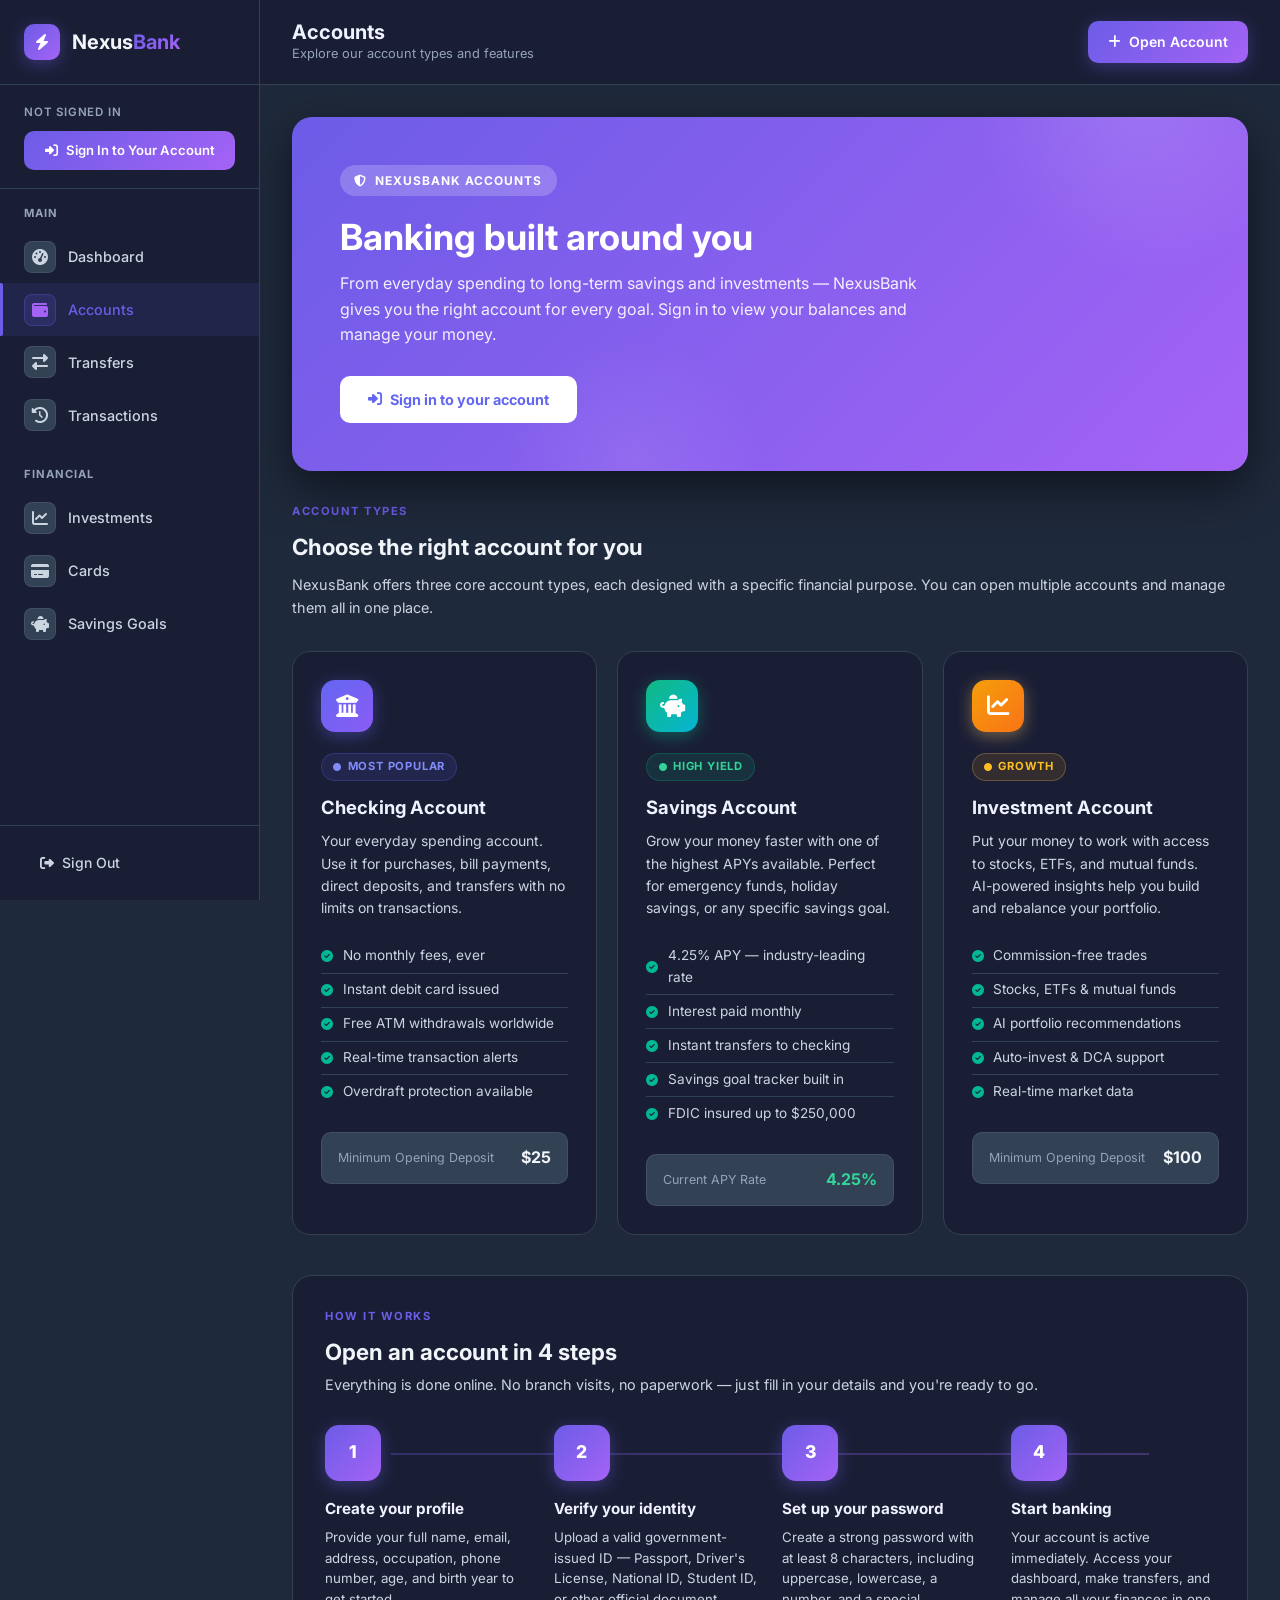
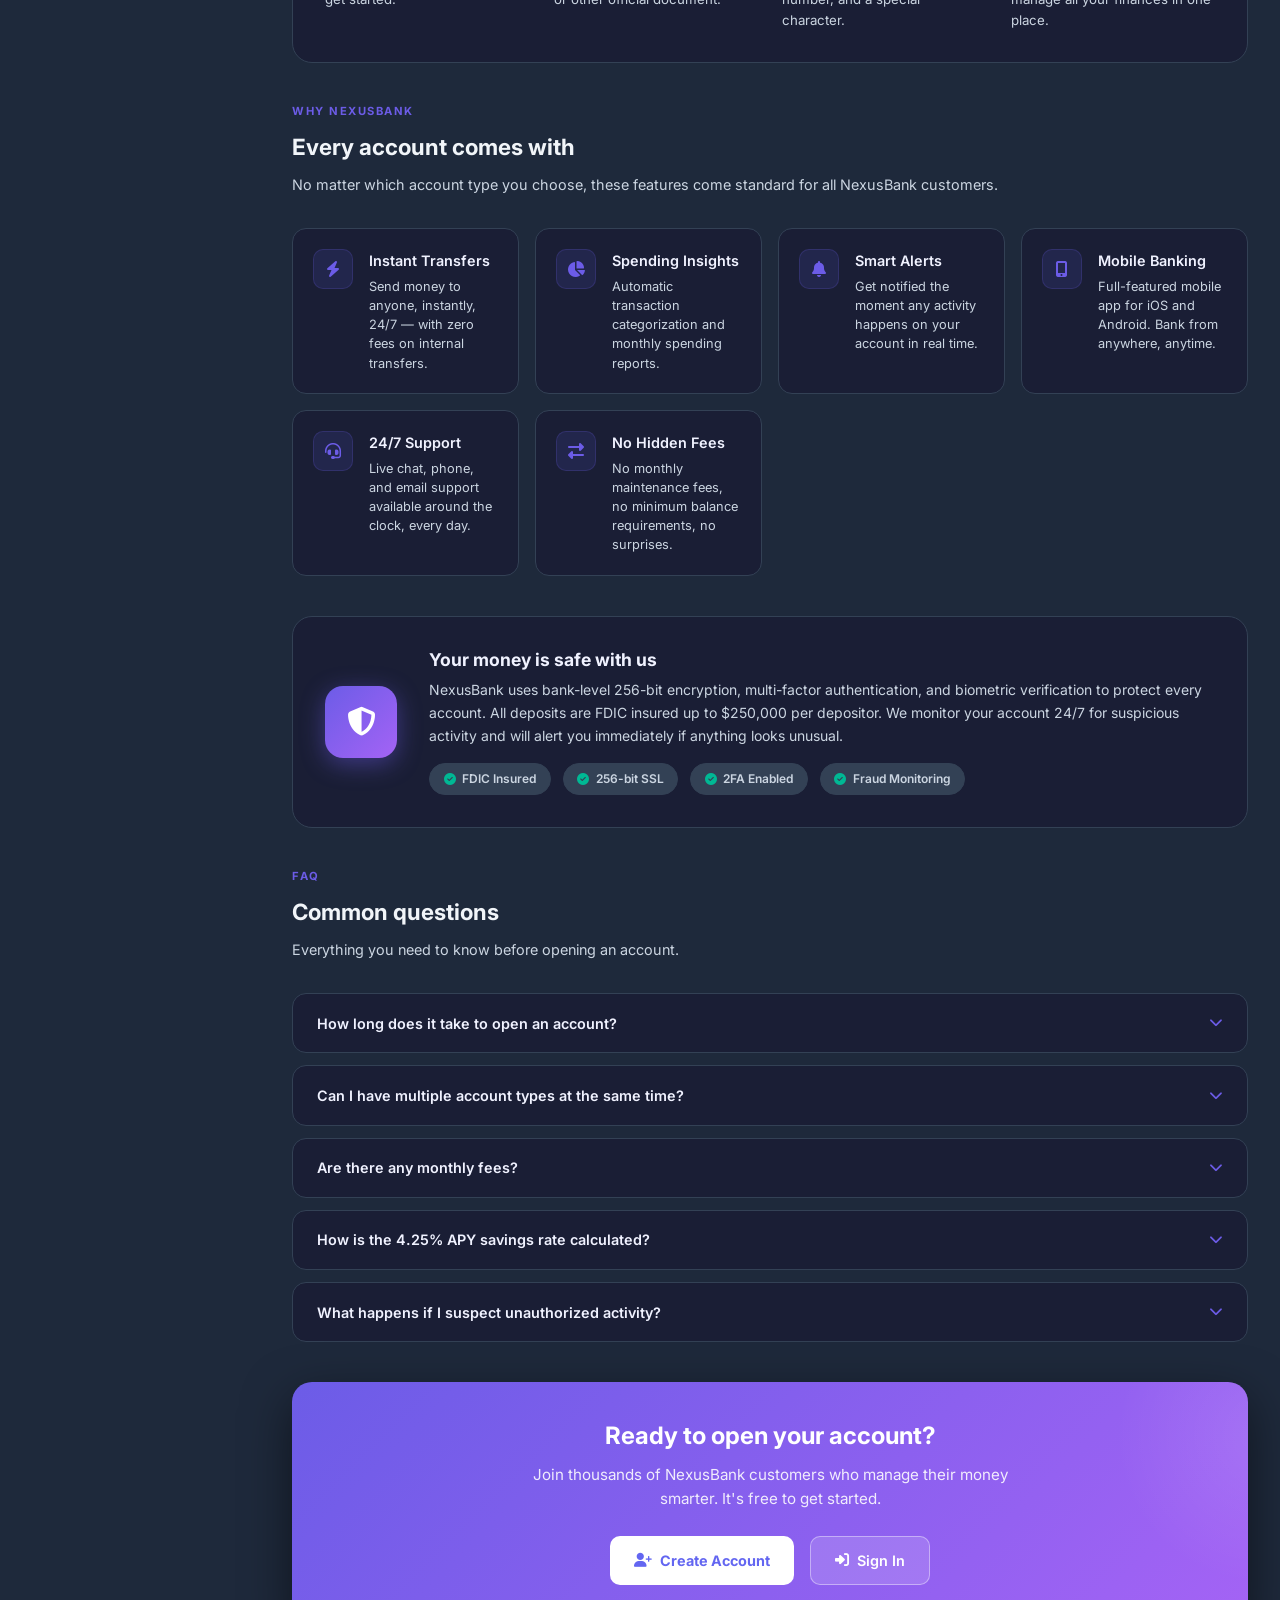
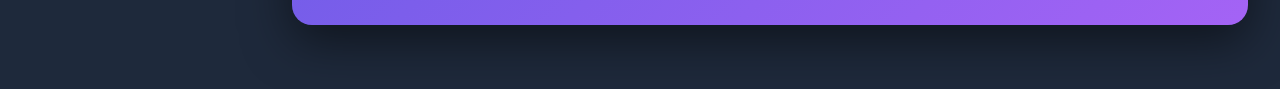
==== commit 46b63961: "Add files via upload" ====
--- a/NexusBank2026/accounts.html
+++ b/NexusBank2026/accounts.html
@@ -1,9 +1,21 @@
 <!DOCTYPE html>
-<html lang="en" class="dark-theme">
+<html lang="en">
 <head>
     <meta charset="UTF-8">
     <meta name="viewport" content="width=device-width, initial-scale=1.0">
     <title>Accounts | NexusBank</title>
+    <!-- FIX 1: Theme script BEFORE stylesheets so dark-theme is set before CSS loads -->
+    <script>
+        (function() {
+            const saved = localStorage.getItem('theme');
+            const isDark = saved ? saved === 'dark' : true;
+            if (isDark) {
+                document.documentElement.classList.add('dark-theme');
+            } else {
+                document.documentElement.classList.remove('dark-theme');
+            }
+        })();
+    </script>
     <link rel="stylesheet" href="css/style.css">
     <link rel="stylesheet" href="css/components.css">
     <link rel="stylesheet" href="css/accounts.css">
@@ -12,6 +24,11 @@
     <link rel="preconnect" href="https://fonts.gstatic.com" crossorigin>
     <link href="https://fonts.googleapis.com/css2?family=Inter:wght@300;400;500;600;700&display=swap" rel="stylesheet">
     <style>
+        /* FIX 2: Force body to use dark background variable, not the white default */
+        body {
+            background-color: var(--bg-secondary) !important;
+        }
+
         /* ── Page-level overrides ── */
         .app-container {
             display: flex;
@@ -536,21 +553,7 @@
         .checkbox-label { font-size: 0.83rem; color: var(--text-secondary); line-height: 1.5; }
     </style>
 </head>
-<body class="dark-theme">
-    <!-- Prevent flash of light theme -->
-    <script>
-        (function() {
-            const saved = localStorage.getItem('theme');
-            const isDark = saved ? saved === 'dark' : true;
-            if (isDark) {
-                document.documentElement.classList.add('dark-theme');
-                document.body.classList.add('dark-theme');
-            } else {
-                document.documentElement.classList.remove('dark-theme');
-                document.body.classList.remove('dark-theme');
-            }
-        })();
-    </script>
+<body>
     <div class="sidebar-overlay" id="sidebarOverlay"></div>
 
     <div class="app-container">
@@ -564,9 +567,8 @@
             </div>
 
             <div class="sidebar-user" style="flex-direction:column;align-items:flex-start;gap:0.65rem;padding:1.1rem 1.5rem;">
-                <div style="display:flex;align-items:center;justify-content:space-between;width:100%">
+                <div style="display:flex;align-items:center;width:100%">
                     <span style="font-size:0.72rem;color:var(--text-tertiary);font-weight:600;text-transform:uppercase;letter-spacing:0.8px;">Not signed in</span>
-                    <button class="theme-toggle" id="sidebarThemeToggle"><i class="fas fa-moon"></i></button>
                 </div>
                 <a href="login.html" style="display:flex;align-items:center;gap:0.5rem;background:linear-gradient(135deg,var(--primary),var(--secondary));color:#fff;padding:0.55rem 1rem;border-radius:10px;text-decoration:none;font-weight:600;font-size:0.82rem;width:100%;justify-content:center;transition:opacity 0.2s;" onmouseover="this.style.opacity='0.88'" onmouseout="this.style.opacity='1'">
                     <i class="fas fa-sign-in-alt"></i> Sign In to Your Account
--- a/NexusBank2026/css/accounts.css
+++ b/NexusBank2026/css/accounts.css
@@ -1,530 +1,597 @@
-/* ================================================
-   Accounts Page — New Styles (matches new HTML)
-   ================================================ */
-
-/* ── App Layout ── */
+/* =============================================
+   accounts.css — NexusBank Accounts Page
+   Self-contained dark theme (no dependencies)
+   ============================================= */
+
+/* ── DESIGN TOKENS ── */
+:root {
+  --primary:   #6C5CE7;
+  --primary-d: #5648c7;
+  --secondary: #A463F5;
+  --accent:    #00CEC9;
+  --cta:       #00B894;
+
+  --bg:   #0D0F1A;
+  --bg-2: #13162A;
+  --bg-3: #1A1E35;
+
+  --surface:        #1A1E35;
+  --surface-raised: #212644;
+  --surface-hover:  #272D50;
+
+  --border:     rgba(255, 255, 255, .08);
+  --border-md:  rgba(255, 255, 255, .14);
+
+  --text-1: #F0F2FF;
+  --text-2: #A8AFCB;
+  --text-3: #6B7499;
+
+  --success: #00B894;
+  --error:   #E84393;
+  --warn:    #FDCB6E;
+
+  --sh-sm: 0 2px 8px  rgba(0, 0, 0, .35);
+  --sh-md: 0 6px 24px rgba(0, 0, 0, .40);
+  --sh-lg: 0 16px 48px rgba(0, 0, 0, .50);
+  --sh-xl: 0 28px 72px rgba(0, 0, 0, .60);
+
+  --r-xs: 6px;
+  --r-sm: 10px;
+  --r-md: 16px;
+  --r-lg: 24px;
+  --r-xl: 36px;
+
+  --ease:     cubic-bezier(.4, 0, .2, 1);
+  --ease-out: cubic-bezier(0, 0, .2, 1);
+
+  --font-body: 'Inter', system-ui, sans-serif;
+}
+
+/* ── RESET ── */
+*, *::before, *::after {
+  margin: 0;
+  padding: 0;
+  box-sizing: border-box;
+}
+
+html {
+  height: 100%;
+  -webkit-font-smoothing: antialiased;
+}
+
+/* ── FORCE DARK BACKGROUND — no class needed ── */
+html, body {
+  background: var(--bg) !important;
+  color: var(--text-1) !important;
+  font-family: var(--font-body);
+  min-height: 100%;
+  line-height: 1.6;
+}
+
+/* ── ANIMATED BACKGROUND ── */
+.auth-background {
+  position: fixed;
+  inset: 0;
+  z-index: 0;
+  overflow: hidden;
+  pointer-events: none;
+}
+
+.auth-background::before {
+  content: '';
+  position: absolute;
+  inset: -10%;
+  width: 120%;
+  height: 120%;
+  background:
+    radial-gradient(ellipse 70% 60% at 18% 52%, rgba(108, 92, 231, .18) 0%, transparent 65%),
+    radial-gradient(ellipse 55% 55% at 82% 16%, rgba(164, 99, 245, .14) 0%, transparent 60%),
+    radial-gradient(ellipse 40% 45% at 55% 96%, rgba(0, 206, 201, .10) 0%, transparent 55%);
+  animation: bgRotate 36s linear infinite;
+}
+
+.auth-background::after {
+  content: '';
+  position: absolute;
+  inset: -10%;
+  width: 120%;
+  height: 120%;
+  background:
+    radial-gradient(ellipse 50% 45% at 72% 78%, rgba(0, 184, 148, .08) 0%, transparent 55%),
+    radial-gradient(ellipse 35% 35% at  8% 12%, rgba(108, 92, 231, .12) 0%, transparent 50%);
+  animation: bgRotate 28s linear infinite reverse;
+}
+
+@keyframes bgRotate {
+  to { transform: rotate(360deg); }
+}
+
+/* ── APP LAYOUT ── */
 .app-container {
-    display: flex;
-    min-height: 100vh;
-}
-
-/* ── Sidebar ── */
+  position: relative;
+  z-index: 1;
+  display: flex;
+  min-height: 100vh;
+}
+
+/* ── SIDEBAR ── */
 .sidebar {
-    width: 260px;
-    background: var(--surface);
-    border-right: 1px solid var(--border-light);
-    display: flex;
-    flex-direction: column;
-    position: fixed;
-    top: 0; left: 0; bottom: 0;
-    z-index: 200;
-    transition: transform 0.3s ease;
+  width: 260px;
+  background: var(--bg-2);
+  border-right: 1px solid var(--border);
+  display: flex;
+  flex-direction: column;
+  position: fixed;
+  top: 0; left: 0; bottom: 0;
+  z-index: 200;
+  transition: transform 0.3s var(--ease);
 }
 
 .sidebar-overlay {
-    display: none;
-    position: fixed; inset: 0;
-    background: rgba(0, 0, 0, 0.5);
-    z-index: 199;
+  display: none;
+  position: fixed; inset: 0;
+  background: rgba(0, 0, 0, .6);
+  z-index: 199;
+  backdrop-filter: blur(4px);
 }
 .sidebar-overlay.active { display: block; }
 
 .sidebar-header {
-    padding: 1.5rem;
-    border-bottom: 1px solid var(--border-light);
+  padding: 1.5rem;
+  border-bottom: 1px solid var(--border);
 }
 
 .brand {
-    display: flex; align-items: center; gap: 0.75rem;
-    text-decoration: none; color: var(--text-primary);
-    font-weight: 700; font-size: 1.25rem;
+  display: flex; align-items: center; gap: 0.75rem;
+  text-decoration: none; color: var(--text-1);
+  font-weight: 700; font-size: 1.25rem;
 }
 .brand-logo {
-    width: 36px; height: 36px;
-    background: linear-gradient(135deg, var(--primary), var(--secondary));
-    border-radius: 10px;
-    display: flex; align-items: center; justify-content: center;
-    color: #fff; font-size: 1rem;
-}
-.brand-accent { color: var(--primary); }
+  width: 36px; height: 36px;
+  background: linear-gradient(135deg, var(--primary), var(--secondary));
+  border-radius: var(--r-sm);
+  display: flex; align-items: center; justify-content: center;
+  color: #fff; font-size: 1rem;
+  box-shadow: 0 4px 16px rgba(108, 92, 231, .4);
+}
+.brand-accent {
+  background: linear-gradient(135deg, var(--primary), var(--secondary));
+  -webkit-background-clip: text;
+  -webkit-text-fill-color: transparent;
+  background-clip: text;
+}
 
 .sidebar-user {
-    display: flex;
-    flex-direction: column;
-    align-items: flex-start;
-    gap: 0.65rem;
-    padding: 1.1rem 1.5rem;
-    border-bottom: 1px solid var(--border-light);
+  display: flex;
+  flex-direction: column;
+  align-items: flex-start;
+  gap: 0.65rem;
+  padding: 1.1rem 1.5rem;
+  border-bottom: 1px solid var(--border);
 }
 
 .theme-toggle {
-    background: none; border: none; cursor: pointer;
-    color: var(--text-secondary); font-size: 1rem;
-    width: 32px; height: 32px;
-    display: flex; align-items: center; justify-content: center;
-    border-radius: 8px; transition: background 0.2s;
-}
-.theme-toggle:hover {
-    background: var(--surface-hover);
-    color: var(--primary);
-}
-
-.sidebar-nav {
-    flex: 1;
-    overflow-y: auto;
-    padding: 1rem 0;
-}
+  background: none; border: none; cursor: pointer;
+  color: var(--text-3); font-size: 1rem;
+  width: 32px; height: 32px;
+  display: flex; align-items: center; justify-content: center;
+  border-radius: var(--r-xs); transition: background 0.2s, color 0.2s;
+}
+.theme-toggle:hover { background: var(--surface-hover); color: var(--secondary); }
+
+.sidebar-nav { flex: 1; overflow-y: auto; padding: 1rem 0; }
 .nav-section { margin-bottom: 1.5rem; }
 .nav-section-title {
-    font-size: 0.7rem; font-weight: 700;
-    text-transform: uppercase; letter-spacing: 1px;
-    color: var(--text-tertiary);
-    padding: 0 1.5rem 0.5rem;
+  font-size: 0.68rem; font-weight: 700;
+  text-transform: uppercase; letter-spacing: .12em;
+  color: var(--text-3);
+  padding: 0 1.5rem 0.5rem;
 }
 
 .sidebar-nav .nav-item {
-    display: flex; align-items: center; gap: 0.75rem;
-    padding: 0.65rem 1.5rem;
-    text-decoration: none; color: var(--text-secondary);
-    font-weight: 500; font-size: 0.9rem;
-    transition: all 0.2s;
-    position: relative;
+  display: flex; align-items: center; gap: 0.75rem;
+  padding: 0.65rem 1.5rem;
+  text-decoration: none; color: var(--text-2);
+  font-weight: 500; font-size: 0.88rem;
+  transition: all 0.2s var(--ease);
+  position: relative;
 }
 .sidebar-nav .nav-item:hover {
-    background: var(--surface-hover);
-    color: var(--text-primary);
+  background: var(--surface-hover);
+  color: var(--text-1);
 }
 .sidebar-nav .nav-item.active {
-    background: rgba(99, 102, 241, 0.1);
-    color: var(--primary);
+  background: rgba(108, 92, 231, .12);
+  color: var(--secondary);
 }
 .sidebar-nav .nav-item.active::before {
-    content: '';
-    position: absolute; left: 0; top: 0; bottom: 0;
-    width: 3px;
-    background: var(--primary);
-    border-radius: 0 2px 2px 0;
+  content: '';
+  position: absolute; left: 0; top: 0; bottom: 0;
+  width: 3px;
+  background: linear-gradient(180deg, var(--primary), var(--secondary));
+  border-radius: 0 2px 2px 0;
 }
 
 .nav-item-icon {
-    width: 32px; height: 32px;
-    display: flex; align-items: center; justify-content: center;
-    border-radius: 8px; font-size: 0.9rem;
-    background: var(--surface-elevated);
-    flex-shrink: 0; transition: background 0.2s;
+  width: 32px; height: 32px;
+  display: flex; align-items: center; justify-content: center;
+  border-radius: var(--r-xs); font-size: 0.88rem;
+  background: var(--surface);
+  border: 1px solid var(--border);
+  flex-shrink: 0; transition: background 0.2s;
 }
 .sidebar-nav .nav-item.active .nav-item-icon {
-    background: rgba(99, 102, 241, 0.15);
+  background: rgba(108, 92, 231, .18);
+  border-color: rgba(108, 92, 231, .3);
+  color: var(--secondary);
 }
 
 .sidebar-footer {
-    padding: 1rem 1.5rem;
-    border-top: 1px solid var(--border-light);
+  padding: 1rem 1.5rem;
+  border-top: 1px solid var(--border);
 }
 .btn-ghost {
-    display: flex; align-items: center; gap: 0.5rem;
-    background: none; border: none; cursor: pointer;
-    color: var(--text-secondary); font-size: 0.875rem;
-    font-weight: 500; padding: 0.6rem 1rem;
-    border-radius: 8px; text-decoration: none;
-    transition: all 0.2s; width: 100%;
-}
-.btn-ghost:hover {
-    background: var(--surface-hover);
-    color: var(--error);
-}
-
-/* ── Main Content ── */
+  display: flex; align-items: center; gap: 0.5rem;
+  background: none; border: none; cursor: pointer;
+  color: var(--text-3); font-size: 0.875rem;
+  font-weight: 500; padding: 0.6rem 1rem;
+  border-radius: var(--r-sm); text-decoration: none;
+  transition: all 0.2s; width: 100%; font-family: var(--font-body);
+}
+.btn-ghost:hover { background: var(--surface-hover); color: var(--error); }
+
+/* ── MAIN CONTENT ── */
 .main-content {
-    flex: 1;
-    margin-left: 260px;
-    min-height: 100vh;
-    background: var(--bg-secondary);
-    display: flex;
-    flex-direction: column;
+  flex: 1;
+  margin-left: 260px;
+  min-height: 100vh;
+  background: transparent;
+  display: flex;
+  flex-direction: column;
+  position: relative;
+  z-index: 1;
 }
 
 .main-header {
-    background: var(--surface);
-    border-bottom: 1px solid var(--border-light);
-    padding: 1.25rem 2rem;
-    display: flex; align-items: center; gap: 1rem;
-    position: sticky; top: 0; z-index: 100;
+  background: rgba(19, 22, 42, .85);
+  backdrop-filter: blur(12px);
+  border-bottom: 1px solid var(--border);
+  padding: 1.1rem 2rem;
+  display: flex; align-items: center; gap: 1rem;
+  position: sticky; top: 0; z-index: 100;
 }
 
 .mobile-menu-btn {
-    display: none;
-    background: none; border: none;
-    cursor: pointer; color: var(--text-secondary);
-    font-size: 1.25rem;
-    width: 40px; height: 40px;
-    align-items: center; justify-content: center;
-    border-radius: 8px;
+  display: none; background: none; border: none;
+  cursor: pointer; color: var(--text-2); font-size: 1.25rem;
+  width: 40px; height: 40px;
+  align-items: center; justify-content: center; border-radius: var(--r-sm);
 }
 
 .header-title { flex: 1; }
-.header-title h1 { font-size: 1.25rem; font-weight: 700; margin: 0; }
-.header-title p  { font-size: 0.8rem; color: var(--text-tertiary); margin: 0; }
+.header-title h1 { font-size: 1.2rem; font-weight: 700; margin: 0; color: var(--text-1); }
+.header-title p  { font-size: 0.78rem; color: var(--text-3); margin: 0; }
 
 .header-actions { display: flex; align-items: center; gap: 0.75rem; }
 
 .btn-primary {
-    display: inline-flex; align-items: center; gap: 0.5rem;
-    background: linear-gradient(135deg, var(--primary), var(--secondary));
-    color: #fff; border: none; cursor: pointer;
-    padding: 0.6rem 1.25rem; border-radius: 10px;
-    font-weight: 600; font-size: 0.875rem;
-    text-decoration: none; font-family: inherit;
-    transition: all 0.2s;
+  display: inline-flex; align-items: center; gap: 0.5rem;
+  background: linear-gradient(135deg, var(--primary), var(--secondary));
+  color: #fff; border: none; cursor: pointer;
+  padding: 0.6rem 1.25rem; border-radius: var(--r-sm);
+  font-weight: 600; font-size: 0.875rem; text-decoration: none;
+  font-family: var(--font-body);
+  box-shadow: 0 4px 16px rgba(108, 92, 231, .35);
+  transition: transform 180ms var(--ease), box-shadow 180ms var(--ease);
 }
 .btn-primary:hover {
-    transform: translateY(-1px);
-    box-shadow: 0 6px 20px rgba(99, 102, 241, 0.35);
-}
-
-/* ── Page Body ── */
-.page-body {
-    padding: 2rem;
-    max-width: 1100px;
-}
-
-/* ── Hero Banner ── */
+  transform: translateY(-2px);
+  box-shadow: 0 8px 28px rgba(108, 92, 231, .5);
+}
+
+/* ── PAGE BODY ── */
+.page-body { padding: 2rem; max-width: 1100px; }
+
+/* ── HERO ── */
 .accounts-hero {
-    background: linear-gradient(135deg, var(--primary), var(--secondary));
-    border-radius: 20px;
-    padding: 3rem;
-    color: #fff;
-    position: relative;
-    overflow: hidden;
-    margin-bottom: 2rem;
+  background: linear-gradient(135deg, var(--primary), var(--secondary));
+  border-radius: var(--r-lg);
+  padding: 3rem;
+  color: #fff;
+  position: relative;
+  overflow: hidden;
+  margin-bottom: 2rem;
+  box-shadow: var(--sh-lg);
 }
 .accounts-hero::before {
-    content: '';
-    position: absolute; top: -60%; right: -10%;
-    width: 400px; height: 400px;
-    background: radial-gradient(circle, rgba(255,255,255,0.12) 0%, transparent 60%);
-    border-radius: 50%;
-    pointer-events: none;
+  content: '';
+  position: absolute; top: -60%; right: -10%;
+  width: 400px; height: 400px;
+  background: radial-gradient(circle, rgba(255,255,255,.14) 0%, transparent 60%);
+  border-radius: 50%; pointer-events: none;
 }
 .accounts-hero::after {
-    content: '';
-    position: absolute; bottom: -40%; left: 20%;
-    width: 300px; height: 300px;
-    background: radial-gradient(circle, rgba(255,255,255,0.07) 0%, transparent 60%);
-    border-radius: 50%;
-    pointer-events: none;
+  content: '';
+  position: absolute; bottom: -40%; left: 20%;
+  width: 300px; height: 300px;
+  background: radial-gradient(circle, rgba(255,255,255,.07) 0%, transparent 60%);
+  border-radius: 50%; pointer-events: none;
 }
 .hero-inner { position: relative; z-index: 1; max-width: 600px; }
-
 .hero-label {
-    display: inline-flex; align-items: center; gap: 0.5rem;
-    background: rgba(255,255,255,0.2);
-    padding: 0.35rem 0.9rem; border-radius: 100px;
-    font-size: 0.75rem; font-weight: 700;
-    text-transform: uppercase; letter-spacing: 1px;
-    margin-bottom: 1.25rem;
+  display: inline-flex; align-items: center; gap: 0.5rem;
+  background: rgba(255,255,255,.2); padding: 0.35rem 0.9rem;
+  border-radius: 100px; font-size: 0.72rem; font-weight: 700;
+  text-transform: uppercase; letter-spacing: .1em; margin-bottom: 1.25rem;
 }
 .accounts-hero h2 {
-    font-size: clamp(1.6rem, 3vw, 2.25rem);
-    font-weight: 700; margin-bottom: 0.75rem; line-height: 1.2;
-}
-.accounts-hero p {
-    opacity: 0.9; font-size: 1rem; line-height: 1.6; margin-bottom: 1.75rem;
-}
+  font-size: clamp(1.6rem, 3vw, 2.25rem);
+  font-weight: 700; margin-bottom: 0.75rem; line-height: 1.2;
+}
+.accounts-hero p { opacity: 0.88; font-size: 1rem; line-height: 1.7; margin-bottom: 1.75rem; }
 .hero-cta {
-    display: inline-flex; align-items: center; gap: 0.5rem;
-    background: #fff; color: var(--primary-dark);
-    padding: 0.75rem 1.75rem; border-radius: 10px;
-    font-weight: 700; font-size: 0.9rem;
-    text-decoration: none; border: none; cursor: pointer;
-    transition: all 0.2s;
-}
-.hero-cta:hover {
-    transform: translateY(-2px);
-    box-shadow: 0 8px 24px rgba(0,0,0,0.25);
-}
-
-/* ── Section Labels / Headings ── */
+  display: inline-flex; align-items: center; gap: 0.5rem;
+  background: #fff; color: var(--primary-d);
+  padding: 0.75rem 1.75rem; border-radius: var(--r-sm);
+  font-weight: 700; font-size: 0.9rem; text-decoration: none;
+  border: none; cursor: pointer; transition: transform 180ms var(--ease), box-shadow 180ms var(--ease);
+}
+.hero-cta:hover { transform: translateY(-2px); box-shadow: 0 8px 24px rgba(0,0,0,.3); }
+
+/* ── SECTION LABELS ── */
 .section-label {
-    font-size: 0.7rem; font-weight: 700;
-    text-transform: uppercase; letter-spacing: 1.5px;
-    color: var(--primary); margin-bottom: 0.5rem;
-}
-.section-heading {
-    font-size: 1.4rem; font-weight: 700;
-    margin-bottom: 0.5rem; color: var(--text-primary);
-}
-.section-sub {
-    font-size: 0.9rem; color: var(--text-secondary);
-    margin-bottom: 2rem; line-height: 1.6;
-}
-
-/* ── Account Type Cards ── */
+  font-size: 0.68rem; font-weight: 700;
+  text-transform: uppercase; letter-spacing: .14em;
+  color: var(--secondary); margin-bottom: 0.5rem;
+}
+.section-heading { font-size: 1.4rem; font-weight: 700; margin-bottom: 0.5rem; color: var(--text-1); }
+.section-sub { font-size: 0.88rem; color: var(--text-2); margin-bottom: 2rem; line-height: 1.7; }
+
+/* ── ACCOUNT TYPE CARDS ── */
 .account-types-grid {
-    display: grid;
-    grid-template-columns: repeat(auto-fit, minmax(280px, 1fr));
-    gap: 1.25rem;
-    margin-bottom: 2.5rem;
-}
-
+  display: grid;
+  grid-template-columns: repeat(auto-fit, minmax(280px, 1fr));
+  gap: 1.25rem; margin-bottom: 2.5rem;
+}
 .account-type-card {
-    background: var(--surface);
-    border: 1px solid var(--border-light);
-    border-radius: 18px;
-    padding: 1.75rem;
-    transition: all 0.25s ease;
-    position: relative;
-    overflow: hidden;
+  background: var(--surface);
+  border: 1px solid var(--border);
+  border-radius: var(--r-lg);
+  padding: 1.75rem;
+  transition: transform 0.25s var(--ease), box-shadow 0.25s var(--ease), border-color 0.25s;
+  position: relative; overflow: hidden;
 }
 .account-type-card::before {
-    content: '';
-    position: absolute; top: 0; left: 0; right: 0;
-    height: 3px; opacity: 0;
-    transition: opacity 0.25s ease;
+  content: ''; position: absolute; top: 0; left: 0; right: 0;
+  height: 3px; opacity: 0; transition: opacity 0.25s;
 }
 .account-type-card.checking::before   { background: linear-gradient(90deg, #6366f1, #8b5cf6); }
-.account-type-card.savings::before    { background: linear-gradient(90deg, #10b981, #06b6d4); }
-.account-type-card.investment::before { background: linear-gradient(90deg, #f59e0b, #f97316); }
-
+.account-type-card.savings::before    { background: linear-gradient(90deg, #00B894, #00CEC9); }
+.account-type-card.investment::before { background: linear-gradient(90deg, #FDCB6E, #f97316); }
 .account-type-card:hover {
-    transform: translateY(-6px);
-    box-shadow: 0 20px 40px -12px rgba(0, 0, 0, 0.3);
-    border-color: transparent;
+  transform: translateY(-6px);
+  box-shadow: var(--sh-lg);
+  border-color: var(--border-md);
 }
 .account-type-card:hover::before { opacity: 1; }
 
 .atc-icon {
-    width: 52px; height: 52px; border-radius: 14px;
-    display: flex; align-items: center; justify-content: center;
-    font-size: 1.4rem; color: #fff; margin-bottom: 1.25rem;
-}
-.atc-icon.checking   { background: linear-gradient(135deg, #6366f1, #8b5cf6); }
-.atc-icon.savings    { background: linear-gradient(135deg, #10b981, #06b6d4); }
-.atc-icon.investment { background: linear-gradient(135deg, #f59e0b, #f97316); }
+  width: 52px; height: 52px; border-radius: var(--r-md);
+  display: flex; align-items: center; justify-content: center;
+  font-size: 1.4rem; color: #fff; margin-bottom: 1.25rem;
+}
+.atc-icon.checking   { background: linear-gradient(135deg, #6366f1, #8b5cf6); box-shadow: 0 4px 16px rgba(99,102,241,.4); }
+.atc-icon.savings    { background: linear-gradient(135deg, #00B894, #00CEC9); box-shadow: 0 4px 16px rgba(0,184,148,.4); }
+.atc-icon.investment { background: linear-gradient(135deg, #FDCB6E, #f97316); box-shadow: 0 4px 16px rgba(253,203,110,.4); }
 
 .atc-badge {
-    display: inline-flex; align-items: center; gap: 0.35rem;
-    font-size: 0.7rem; font-weight: 700;
-    text-transform: uppercase; letter-spacing: 0.8px;
-    padding: 0.25rem 0.7rem; border-radius: 100px;
-    margin-bottom: 0.75rem;
-}
-.atc-badge.checking   { background: rgba(99,102,241,0.15);  color: #818cf8; }
-.atc-badge.savings    { background: rgba(16,185,129,0.15);  color: #34d399; }
-.atc-badge.investment { background: rgba(245,158,11,0.15);  color: #fbbf24; }
-
-.atc-name { font-size: 1.15rem; font-weight: 700; margin-bottom: 0.5rem; }
-.atc-desc {
-    font-size: 0.875rem; color: var(--text-secondary);
-    line-height: 1.6; margin-bottom: 1.25rem;
-}
+  display: inline-flex; align-items: center; gap: 0.35rem;
+  font-size: 0.68rem; font-weight: 700;
+  text-transform: uppercase; letter-spacing: .08em;
+  padding: 0.25rem 0.7rem; border-radius: 100px; margin-bottom: 0.75rem;
+}
+.atc-badge.checking   { background: rgba(99,102,241,.18);  color: #818cf8; border: 1px solid rgba(99,102,241,.25); }
+.atc-badge.savings    { background: rgba(0,184,148,.15);   color: #00B894; border: 1px solid rgba(0,184,148,.25); }
+.atc-badge.investment { background: rgba(253,203,110,.15); color: #FDCB6E; border: 1px solid rgba(253,203,110,.25); }
+
+.atc-name { font-size: 1.1rem; font-weight: 700; margin-bottom: 0.5rem; color: var(--text-1); }
+.atc-desc { font-size: 0.86rem; color: var(--text-2); line-height: 1.65; margin-bottom: 1.25rem; }
 
 .atc-features { list-style: none; padding: 0; margin: 0 0 1.5rem; }
 .atc-features li {
-    display: flex; align-items: center; gap: 0.6rem;
-    font-size: 0.85rem; color: var(--text-secondary);
-    padding: 0.35rem 0;
-    border-bottom: 1px solid var(--border-light);
+  display: flex; align-items: center; gap: 0.6rem;
+  font-size: 0.84rem; color: var(--text-2);
+  padding: 0.38rem 0; border-bottom: 1px solid var(--border);
 }
 .atc-features li:last-child { border-bottom: none; }
 .atc-features li i { color: var(--success); font-size: 0.75rem; flex-shrink: 0; }
 
 .atc-highlight {
-    background: var(--surface-elevated);
-    border-radius: 10px; padding: 0.75rem 1rem;
-    display: flex; justify-content: space-between; align-items: center;
-}
-.atc-highlight-label { font-size: 0.78rem; color: var(--text-tertiary); }
-.atc-highlight-value { font-size: 1rem; font-weight: 700; color: var(--text-primary); }
-
-/* ── How It Works ── */
+  background: var(--surface-raised); border-radius: var(--r-sm);
+  padding: 0.75rem 1rem;
+  display: flex; justify-content: space-between; align-items: center;
+  border: 1px solid var(--border);
+}
+.atc-highlight-label { font-size: 0.76rem; color: var(--text-3); }
+.atc-highlight-value { font-size: 1rem; font-weight: 700; color: var(--text-1); }
+
+/* ── HOW IT WORKS ── */
 .how-it-works {
-    background: var(--surface);
-    border: 1px solid var(--border-light);
-    border-radius: 20px;
-    padding: 2rem;
-    margin-bottom: 2.5rem;
-}
-
+  background: var(--surface);
+  border: 1px solid var(--border);
+  border-radius: var(--r-lg);
+  padding: 2rem;
+  margin-bottom: 2.5rem;
+}
 .steps-grid {
-    display: grid;
-    grid-template-columns: repeat(auto-fit, minmax(200px, 1fr));
-    gap: 1.5rem;
-    position: relative;
+  display: grid;
+  grid-template-columns: repeat(auto-fit, minmax(200px, 1fr));
+  gap: 1.5rem; position: relative;
 }
 .steps-grid::before {
-    content: '';
-    position: absolute;
-    top: 28px;
-    left: calc(50px + 1rem);
-    right: calc(50px + 1rem);
-    height: 2px;
-    background: linear-gradient(90deg, var(--primary), var(--secondary));
-    opacity: 0.25;
-}
-
+  content: ''; position: absolute;
+  top: 28px; left: calc(50px + 1rem); right: calc(50px + 1rem);
+  height: 2px;
+  background: linear-gradient(90deg, var(--primary), var(--secondary));
+  opacity: 0.25;
+}
 .step { display: flex; flex-direction: column; align-items: flex-start; }
 .step-number {
-    width: 56px; height: 56px;
-    background: linear-gradient(135deg, var(--primary), var(--secondary));
-    color: #fff; font-weight: 800; font-size: 1.1rem;
-    border-radius: 14px;
-    display: flex; align-items: center; justify-content: center;
-    margin-bottom: 1rem; position: relative; z-index: 1;
-}
-.step-title { font-weight: 700; font-size: 0.95rem; margin-bottom: 0.4rem; }
-.step-desc  { font-size: 0.83rem; color: var(--text-secondary); line-height: 1.55; }
-
-/* ── Benefits Grid ── */
+  width: 56px; height: 56px;
+  background: linear-gradient(135deg, var(--primary), var(--secondary));
+  color: #fff; font-weight: 800; font-size: 1.1rem;
+  border-radius: var(--r-md);
+  display: flex; align-items: center; justify-content: center;
+  margin-bottom: 1rem; position: relative; z-index: 1;
+  box-shadow: 0 4px 16px rgba(108, 92, 231, .4);
+}
+.step-title { font-weight: 700; font-size: 0.92rem; margin-bottom: 0.4rem; color: var(--text-1); }
+.step-desc  { font-size: 0.82rem; color: var(--text-2); line-height: 1.6; }
+
+/* ── BENEFITS ── */
 .benefits-grid {
-    display: grid;
-    grid-template-columns: repeat(auto-fit, minmax(220px, 1fr));
-    gap: 1rem;
-    margin-bottom: 2.5rem;
-}
-
+  display: grid;
+  grid-template-columns: repeat(auto-fit, minmax(220px, 1fr));
+  gap: 1rem; margin-bottom: 2.5rem;
+}
 .benefit-card {
-    background: var(--surface);
-    border: 1px solid var(--border-light);
-    border-radius: 14px; padding: 1.25rem;
-    display: flex; gap: 1rem; align-items: flex-start;
-    transition: all 0.2s;
+  background: var(--surface);
+  border: 1px solid var(--border);
+  border-radius: var(--r-md);
+  padding: 1.25rem;
+  display: flex; gap: 1rem; align-items: flex-start;
+  transition: transform 200ms var(--ease), border-color 200ms, box-shadow 200ms;
 }
 .benefit-card:hover {
-    border-color: var(--primary);
-    transform: translateY(-3px);
-    box-shadow: var(--shadow-md);
+  border-color: rgba(108, 92, 231, .4);
+  transform: translateY(-3px);
+  box-shadow: var(--sh-md);
 }
 .benefit-icon {
-    width: 40px; height: 40px; flex-shrink: 0;
-    border-radius: 10px;
-    background: rgba(99, 102, 241, 0.12);
-    display: flex; align-items: center; justify-content: center;
-    color: var(--primary); font-size: 1rem;
-}
-.benefit-title { font-weight: 600; font-size: 0.9rem; margin-bottom: 0.3rem; }
-.benefit-desc  { font-size: 0.8rem; color: var(--text-secondary); line-height: 1.5; }
-
-/* ── Security Section ── */
+  width: 40px; height: 40px; flex-shrink: 0;
+  border-radius: var(--r-sm);
+  background: rgba(108, 92, 231, .15);
+  border: 1px solid rgba(108, 92, 231, .2);
+  display: flex; align-items: center; justify-content: center;
+  color: var(--secondary); font-size: 1rem;
+  transition: background 200ms, box-shadow 200ms;
+}
+.benefit-card:hover .benefit-icon {
+  background: rgba(108, 92, 231, .25);
+  box-shadow: 0 0 12px rgba(108, 92, 231, .3);
+}
+.benefit-title { font-weight: 600; font-size: 0.88rem; margin-bottom: 0.3rem; color: var(--text-1); }
+.benefit-desc  { font-size: 0.79rem; color: var(--text-2); line-height: 1.55; }
+
+/* ── SECURITY ── */
 .security-section {
-    background: var(--surface);
-    border: 1px solid var(--border-light);
-    border-radius: 20px; padding: 2rem;
-    margin-bottom: 2.5rem;
-    display: flex; gap: 2rem; align-items: center; flex-wrap: wrap;
+  background: var(--surface);
+  border: 1px solid var(--border);
+  border-radius: var(--r-lg);
+  padding: 2rem; margin-bottom: 2.5rem;
+  display: flex; gap: 2rem; align-items: center; flex-wrap: wrap;
 }
 .security-icon-wrap {
-    width: 72px; height: 72px; flex-shrink: 0;
-    background: linear-gradient(135deg, var(--primary), var(--secondary));
-    border-radius: 18px;
-    display: flex; align-items: center; justify-content: center;
-    font-size: 1.8rem; color: #fff;
+  width: 72px; height: 72px; flex-shrink: 0;
+  background: linear-gradient(135deg, var(--primary), var(--secondary));
+  border-radius: var(--r-lg);
+  display: flex; align-items: center; justify-content: center;
+  font-size: 1.8rem; color: #fff;
+  box-shadow: 0 6px 24px rgba(108, 92, 231, .45);
 }
 .security-content { flex: 1; min-width: 220px; }
-.security-content h3 { font-size: 1.1rem; font-weight: 700; margin-bottom: 0.5rem; }
-.security-content p  { font-size: 0.875rem; color: var(--text-secondary); line-height: 1.65; }
-
-.security-badges { display: flex; gap: 0.75rem; flex-wrap: wrap; margin-top: 1rem; }
+.security-content h3 { font-size: 1.1rem; font-weight: 700; margin-bottom: 0.5rem; color: var(--text-1); }
+.security-content p  { font-size: 0.86rem; color: var(--text-2); line-height: 1.7; }
+.security-badges { display: flex; gap: 0.65rem; flex-wrap: wrap; margin-top: 1rem; }
 .sec-badge {
-    display: inline-flex; align-items: center; gap: 0.4rem;
-    background: var(--surface-elevated);
-    border: 1px solid var(--border-light);
-    padding: 0.35rem 0.85rem; border-radius: 100px;
-    font-size: 0.75rem; font-weight: 600; color: var(--text-secondary);
+  display: inline-flex; align-items: center; gap: 0.4rem;
+  background: var(--surface-raised); border: 1px solid var(--border-md);
+  padding: 0.3rem 0.8rem; border-radius: 100px;
+  font-size: 0.73rem; font-weight: 600; color: var(--text-2);
 }
 .sec-badge i { color: var(--success); }
 
 /* ── FAQ ── */
 .faq-section { margin-bottom: 2.5rem; }
-.faq-list { display: flex; flex-direction: column; gap: 0.75rem; }
-
+.faq-list { display: flex; flex-direction: column; gap: 0.65rem; }
 .faq-item {
-    background: var(--surface);
-    border: 1px solid var(--border-light);
-    border-radius: 14px; overflow: hidden;
-    transition: border-color 0.2s;
-}
-.faq-item.open { border-color: var(--primary); }
-
+  background: var(--surface);
+  border: 1px solid var(--border);
+  border-radius: var(--r-md); overflow: hidden;
+  transition: border-color 200ms;
+}
+.faq-item.open { border-color: rgba(108, 92, 231, .45); }
 .faq-question {
-    display: flex; justify-content: space-between; align-items: center;
-    padding: 1.1rem 1.5rem;
-    cursor: pointer; font-weight: 600; font-size: 0.9rem;
-    color: var(--text-primary);
-    transition: background 0.2s; user-select: none;
+  display: flex; justify-content: space-between; align-items: center;
+  padding: 1.1rem 1.5rem; cursor: pointer;
+  font-weight: 600; font-size: 0.88rem; color: var(--text-1);
+  transition: background 200ms; user-select: none;
 }
 .faq-question:hover { background: var(--surface-hover); }
-.faq-question i {
-    color: var(--primary); font-size: 0.85rem;
-    flex-shrink: 0; transition: transform 0.3s;
-}
+.faq-question i { color: var(--secondary); font-size: 0.82rem; flex-shrink: 0; transition: transform 0.3s; }
 .faq-item.open .faq-question i { transform: rotate(180deg); }
-
 .faq-answer {
-    max-height: 0; overflow: hidden;
-    transition: max-height 0.35s ease, padding 0.2s ease;
-    font-size: 0.875rem; color: var(--text-secondary);
-    line-height: 1.7; padding: 0 1.5rem;
+  max-height: 0; overflow: hidden;
+  transition: max-height 0.35s var(--ease), padding 0.2s;
+  font-size: 0.86rem; color: var(--text-2); line-height: 1.75; padding: 0 1.5rem;
 }
 .faq-item.open .faq-answer { max-height: 200px; padding: 0 1.5rem 1.25rem; }
 
-/* ── CTA Bottom ── */
+/* ── CTA BOTTOM ── */
 .cta-bottom {
-    background: linear-gradient(135deg, var(--primary), var(--secondary));
-    border-radius: 20px; padding: 2.5rem;
-    color: #fff; text-align: center;
-    position: relative; overflow: hidden;
-    margin-bottom: 2rem;
+  background: linear-gradient(135deg, var(--primary), var(--secondary));
+  border-radius: var(--r-lg); padding: 2.5rem;
+  color: #fff; text-align: center;
+  position: relative; overflow: hidden; margin-bottom: 2rem;
+  box-shadow: var(--sh-lg);
 }
 .cta-bottom::before {
-    content: '';
-    position: absolute; top: -50%; right: -20%;
-    width: 350px; height: 350px;
-    background: radial-gradient(circle, rgba(255,255,255,0.1) 0%, transparent 60%);
-    border-radius: 50%; pointer-events: none;
+  content: ''; position: absolute; top: -50%; right: -20%;
+  width: 350px; height: 350px;
+  background: radial-gradient(circle, rgba(255,255,255,.12) 0%, transparent 60%);
+  border-radius: 50%;
 }
 .cta-bottom-inner { position: relative; z-index: 1; max-width: 500px; margin: 0 auto; }
-.cta-bottom h3    { font-size: 1.5rem; font-weight: 700; margin-bottom: 0.75rem; }
-.cta-bottom p     { opacity: 0.88; font-size: 0.95rem; line-height: 1.6; margin-bottom: 1.5rem; }
-
+.cta-bottom h3 { font-size: 1.5rem; font-weight: 700; margin-bottom: 0.75rem; }
+.cta-bottom p  { opacity: 0.88; font-size: 0.95rem; line-height: 1.65; margin-bottom: 1.5rem; }
 .cta-btn-group { display: flex; gap: 1rem; justify-content: center; flex-wrap: wrap; }
 .cta-btn-white {
-    display: inline-flex; align-items: center; gap: 0.5rem;
-    background: #fff; color: var(--primary-dark);
-    padding: 0.75rem 1.5rem; border-radius: 10px;
-    font-weight: 700; font-size: 0.9rem; text-decoration: none;
-    transition: all 0.2s;
-}
-.cta-btn-white:hover { transform: translateY(-2px); box-shadow: 0 8px 24px rgba(0,0,0,0.2); }
-
+  display: inline-flex; align-items: center; gap: 0.5rem;
+  background: #fff; color: var(--primary-d);
+  padding: 0.75rem 1.5rem; border-radius: var(--r-sm);
+  font-weight: 700; font-size: 0.9rem; text-decoration: none;
+  transition: transform 180ms var(--ease), box-shadow 180ms;
+}
+.cta-btn-white:hover { transform: translateY(-2px); box-shadow: 0 8px 24px rgba(0,0,0,.3); }
 .cta-btn-outline {
-    display: inline-flex; align-items: center; gap: 0.5rem;
-    background: rgba(255,255,255,0.15); color: #fff;
-    border: 1px solid rgba(255,255,255,0.4);
-    padding: 0.75rem 1.5rem; border-radius: 10px;
-    font-weight: 600; font-size: 0.9rem; text-decoration: none;
-    transition: all 0.2s;
-}
-.cta-btn-outline:hover { background: rgba(255,255,255,0.25); }
-
-/* ── Responsive ── */
+  display: inline-flex; align-items: center; gap: 0.5rem;
+  background: rgba(255,255,255,.15); color: #fff;
+  border: 1px solid rgba(255,255,255,.4);
+  padding: 0.75rem 1.5rem; border-radius: var(--r-sm);
+  font-weight: 600; font-size: 0.9rem; text-decoration: none;
+  transition: background 180ms;
+}
+.cta-btn-outline:hover { background: rgba(255,255,255,.25); }
+
+/* ── RESPONSIVE ── */
 @media (max-width: 768px) {
-    .sidebar { transform: translateX(-100%); }
-    .sidebar.active { transform: translateX(0); }
-    .main-content { margin-left: 0; }
-    .mobile-menu-btn { display: flex; }
-
-    .page-body { padding: 1.25rem; }
-    .accounts-hero { padding: 2rem 1.5rem; }
-
-    .steps-grid::before { display: none; }
-
-    .security-section { flex-direction: column; }
-
-    .cta-bottom { padding: 2rem 1.5rem; }
-}
-
+  .sidebar { transform: translateX(-100%); }
+  .sidebar.active { transform: translateX(0); }
+  .main-content { margin-left: 0; }
+  .mobile-menu-btn { display: flex; }
+  .page-body { padding: 1.25rem; }
+  .accounts-hero { padding: 2rem 1.5rem; }
+  .steps-grid::before { display: none; }
+  .security-section { flex-direction: column; }
+  .cta-bottom { padding: 2rem 1.5rem; }
+}
 @media (max-width: 480px) {
-    .account-types-grid { grid-template-columns: 1fr; }
-    .benefits-grid      { grid-template-columns: 1fr; }
+  .account-types-grid { grid-template-columns: 1fr; }
+  .benefits-grid      { grid-template-columns: 1fr; }
+}
+
+/* ── KEYFRAMES ── */
+@keyframes fadeUp {
+  from { opacity: 0; transform: translateY(12px); }
+  to   { opacity: 1; transform: translateY(0); }
 }
